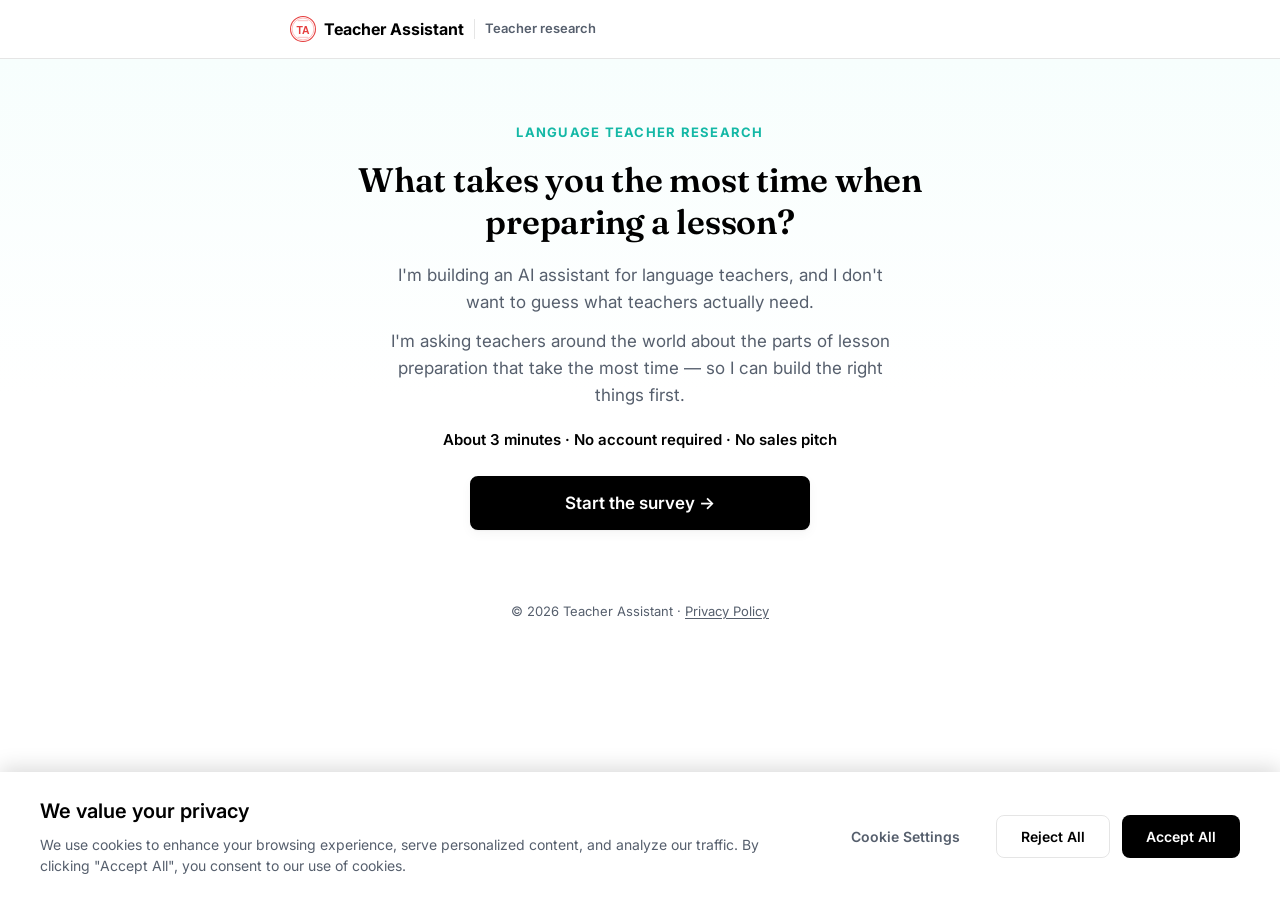
==== research/index.html @ c6620903 "research" ====
<!DOCTYPE html>
<html lang="en">
<head>
    <meta charset="UTF-8">
    <meta name="viewport" content="width=device-width, initial-scale=1.0">
    <title>Help Shape AI Tools for Language Teachers | Teacher Assistant</title>
    <meta name="description" content="Tell us what takes the most time when preparing language lessons. A short 3-minute survey to help shape the future of Teacher Assistant.">
    <meta name="robots" content="noindex, follow">
    <link rel="canonical" href="https://teacher-assistant.center/research/">

    <meta property="og:type" content="website">
    <meta property="og:title" content="Help Shape AI Tools for Language Teachers | Teacher Assistant">
    <meta property="og:description" content="What takes you the most time when preparing a lesson? A short 3-minute survey for language teachers.">

    <link rel="icon" type="image/svg+xml" href="../assets/favicon.svg">
    <link rel="stylesheet" href="../css/styles.css">
    <link rel="stylesheet" href="../css/research.css">
    <link rel="preconnect" href="https://fonts.googleapis.com">
    <link rel="preconnect" href="https://fonts.gstatic.com" crossorigin>
    <link href="https://fonts.googleapis.com/css2?family=Fraunces:opsz,wght@9..144,500;9..144,600;9..144,700&family=Inter:wght@400;500;600;700&display=swap" rel="stylesheet">
</head>
<body>
    <!-- Compact header: logo only, no nav, nothing to click away to -->
    <header class="r-header">
        <div class="r-header-inner">
            <a href="../index.html" class="r-logo" aria-label="Teacher Assistant home">
                <img src="../assets/logo-web.svg" alt="" class="r-logo-icon">
                <span class="r-logo-text">Teacher Assistant</span>
            </a>
            <span class="r-header-tag">Teacher research</span>
        </div>
    </header>

    <!-- Hero -->
    <section class="r-hero" id="rHero">
        <div class="r-hero-inner">
            <p class="r-eyebrow">Language teacher research</p>
            <h1 class="r-hero-title">What takes you the most time when preparing a lesson?</h1>
            <p class="r-hero-text">I'm building an AI assistant for language teachers, and I don't want to guess what teachers actually need.</p>
            <p class="r-hero-text">I'm asking teachers around the world about the parts of lesson preparation that take the most time — so I can build the right things first.</p>
            <p class="r-trust">About 3 minutes · No account required · No sales pitch</p>
            <button type="button" class="btn btn-primary btn-large r-start-btn" id="rStartBtn">Start the survey →</button>
        </div>
    </section>

    <!-- Survey wizard -->
    <section class="r-survey" id="rSurvey">
        <div class="r-survey-inner">
            <div class="r-progress" id="rProgress">
                <p class="r-progress-label" id="rProgressLabel" role="status" aria-live="polite">Question 1 of 8</p>
                <div class="r-progress-track" role="progressbar" id="rProgressBar" aria-valuemin="0" aria-valuemax="8" aria-valuenow="1" aria-label="Survey progress">
                    <div class="r-progress-fill" id="rProgressFill" style="width: 12.5%;"></div>
                </div>
            </div>

            <form id="rForm" novalidate>
                <!-- Honeypot: hidden from real visitors, often auto-filled by bots -->
                <div class="r-honeypot" aria-hidden="true">
                    <label for="rWebsite">Leave this field empty</label>
                    <input type="text" id="rWebsite" name="website" tabindex="-1" autocomplete="off">
                </div>

                <!-- Step 1: Languages -->
                <fieldset class="q-step" data-step="0">
                    <legend class="r-q-title">What do you teach?</legend>
                    <p class="r-q-support">Select all that apply.</p>
                    <div class="r-options">
                        <div class="r-option"><input type="checkbox" name="languages" id="lang-en" value="English"><label for="lang-en"><span class="r-option-check"><svg width="12" height="12" viewBox="0 0 12 12" fill="none"><path d="M2 6l2.5 2.5L10 3" stroke="white" stroke-width="2" stroke-linecap="round" stroke-linejoin="round"/></svg></span>English</label></div>
                        <div class="r-option"><input type="checkbox" name="languages" id="lang-es" value="Spanish"><label for="lang-es"><span class="r-option-check"><svg width="12" height="12" viewBox="0 0 12 12" fill="none"><path d="M2 6l2.5 2.5L10 3" stroke="white" stroke-width="2" stroke-linecap="round" stroke-linejoin="round"/></svg></span>Spanish</label></div>
                        <div class="r-option"><input type="checkbox" name="languages" id="lang-fr" value="French"><label for="lang-fr"><span class="r-option-check"><svg width="12" height="12" viewBox="0 0 12 12" fill="none"><path d="M2 6l2.5 2.5L10 3" stroke="white" stroke-width="2" stroke-linecap="round" stroke-linejoin="round"/></svg></span>French</label></div>
                        <div class="r-option"><input type="checkbox" name="languages" id="lang-de" value="German"><label for="lang-de"><span class="r-option-check"><svg width="12" height="12" viewBox="0 0 12 12" fill="none"><path d="M2 6l2.5 2.5L10 3" stroke="white" stroke-width="2" stroke-linecap="round" stroke-linejoin="round"/></svg></span>German</label></div>
                        <div class="r-option"><input type="checkbox" name="languages" id="lang-it" value="Italian"><label for="lang-it"><span class="r-option-check"><svg width="12" height="12" viewBox="0 0 12 12" fill="none"><path d="M2 6l2.5 2.5L10 3" stroke="white" stroke-width="2" stroke-linecap="round" stroke-linejoin="round"/></svg></span>Italian</label></div>
                        <div class="r-option"><input type="checkbox" name="languages" id="lang-pt" value="Portuguese"><label for="lang-pt"><span class="r-option-check"><svg width="12" height="12" viewBox="0 0 12 12" fill="none"><path d="M2 6l2.5 2.5L10 3" stroke="white" stroke-width="2" stroke-linecap="round" stroke-linejoin="round"/></svg></span>Portuguese</label></div>
                        <div class="r-option"><input type="checkbox" name="languages" id="lang-other" value="Other" data-reveals="rLangOtherField"><label for="lang-other"><span class="r-option-check"><svg width="12" height="12" viewBox="0 0 12 12" fill="none"><path d="M2 6l2.5 2.5L10 3" stroke="white" stroke-width="2" stroke-linecap="round" stroke-linejoin="round"/></svg></span>Other</label></div>
                    </div>
                    <div class="r-other-field" id="rLangOtherField">
                        <label for="rLangOtherInput" class="visually-hidden">Which language?</label>
                        <input type="text" id="rLangOtherInput" placeholder="Which language?" maxlength="80">
                    </div>
                </fieldset>

                <!-- Step 2: Experience -->
                <fieldset class="q-step" data-step="1" hidden>
                    <legend class="r-q-title">How long have you been teaching?</legend>
                    <div class="r-options">
                        <div class="r-option"><input type="radio" name="experience" id="exp-1" value="Less than 1 year"><label for="exp-1"><span class="r-option-check"><svg width="12" height="12" viewBox="0 0 12 12" fill="none"><path d="M2 6l2.5 2.5L10 3" stroke="white" stroke-width="2" stroke-linecap="round" stroke-linejoin="round"/></svg></span>Less than 1 year</label></div>
                        <div class="r-option"><input type="radio" name="experience" id="exp-2" value="1–3 years"><label for="exp-2"><span class="r-option-check"><svg width="12" height="12" viewBox="0 0 12 12" fill="none"><path d="M2 6l2.5 2.5L10 3" stroke="white" stroke-width="2" stroke-linecap="round" stroke-linejoin="round"/></svg></span>1–3 years</label></div>
                        <div class="r-option"><input type="radio" name="experience" id="exp-3" value="4–10 years"><label for="exp-3"><span class="r-option-check"><svg width="12" height="12" viewBox="0 0 12 12" fill="none"><path d="M2 6l2.5 2.5L10 3" stroke="white" stroke-width="2" stroke-linecap="round" stroke-linejoin="round"/></svg></span>4–10 years</label></div>
                        <div class="r-option"><input type="radio" name="experience" id="exp-4" value="10+ years"><label for="exp-4"><span class="r-option-check"><svg width="12" height="12" viewBox="0 0 12 12" fill="none"><path d="M2 6l2.5 2.5L10 3" stroke="white" stroke-width="2" stroke-linecap="round" stroke-linejoin="round"/></svg></span>10+ years</label></div>
                    </div>
                </fieldset>

                <!-- Step 3: Biggest time cost -->
                <fieldset class="q-step" data-step="2" hidden>
                    <legend class="r-q-title">Think about the last lesson you prepared. What took you the most time?</legend>
                    <p class="r-q-support">Select all that apply — but if one thing stands out, that's the most useful answer.</p>
                    <div class="r-options">
                        <div class="r-option"><input type="checkbox" name="timeCost" id="tc-1" value="Finding lesson ideas"><label for="tc-1"><span class="r-option-check"><svg width="12" height="12" viewBox="0 0 12 12" fill="none"><path d="M2 6l2.5 2.5L10 3" stroke="white" stroke-width="2" stroke-linecap="round" stroke-linejoin="round"/></svg></span>Finding lesson ideas</label></div>
                        <div class="r-option"><input type="checkbox" name="timeCost" id="tc-2" value="Finding suitable examples or materials"><label for="tc-2"><span class="r-option-check"><svg width="12" height="12" viewBox="0 0 12 12" fill="none"><path d="M2 6l2.5 2.5L10 3" stroke="white" stroke-width="2" stroke-linecap="round" stroke-linejoin="round"/></svg></span>Finding suitable examples or materials</label></div>
                        <div class="r-option"><input type="checkbox" name="timeCost" id="tc-3" value="Creating slides / presentations"><label for="tc-3"><span class="r-option-check"><svg width="12" height="12" viewBox="0 0 12 12" fill="none"><path d="M2 6l2.5 2.5L10 3" stroke="white" stroke-width="2" stroke-linecap="round" stroke-linejoin="round"/></svg></span>Creating slides / presentations</label></div>
                        <div class="r-option"><input type="checkbox" name="timeCost" id="tc-4" value="Creating exercises"><label for="tc-4"><span class="r-option-check"><svg width="12" height="12" viewBox="0 0 12 12" fill="none"><path d="M2 6l2.5 2.5L10 3" stroke="white" stroke-width="2" stroke-linecap="round" stroke-linejoin="round"/></svg></span>Creating exercises</label></div>
                        <div class="r-option"><input type="checkbox" name="timeCost" id="tc-5" value="Preparing vocabulary activities"><label for="tc-5"><span class="r-option-check"><svg width="12" height="12" viewBox="0 0 12 12" fill="none"><path d="M2 6l2.5 2.5L10 3" stroke="white" stroke-width="2" stroke-linecap="round" stroke-linejoin="round"/></svg></span>Preparing vocabulary activities</label></div>
                        <div class="r-option"><input type="checkbox" name="timeCost" id="tc-6" value="Preparing grammar activities"><label for="tc-6"><span class="r-option-check"><svg width="12" height="12" viewBox="0 0 12 12" fill="none"><path d="M2 6l2.5 2.5L10 3" stroke="white" stroke-width="2" stroke-linecap="round" stroke-linejoin="round"/></svg></span>Preparing grammar activities</label></div>
                        <div class="r-option"><input type="checkbox" name="timeCost" id="tc-7" value="Preparing speaking activities"><label for="tc-7"><span class="r-option-check"><svg width="12" height="12" viewBox="0 0 12 12" fill="none"><path d="M2 6l2.5 2.5L10 3" stroke="white" stroke-width="2" stroke-linecap="round" stroke-linejoin="round"/></svg></span>Preparing speaking activities</label></div>
                        <div class="r-option"><input type="checkbox" name="timeCost" id="tc-8" value="Preparing reading activities"><label for="tc-8"><span class="r-option-check"><svg width="12" height="12" viewBox="0 0 12 12" fill="none"><path d="M2 6l2.5 2.5L10 3" stroke="white" stroke-width="2" stroke-linecap="round" stroke-linejoin="round"/></svg></span>Preparing reading activities</label></div>
                        <div class="r-option"><input type="checkbox" name="timeCost" id="tc-9" value="Preparing listening activities"><label for="tc-9"><span class="r-option-check"><svg width="12" height="12" viewBox="0 0 12 12" fill="none"><path d="M2 6l2.5 2.5L10 3" stroke="white" stroke-width="2" stroke-linecap="round" stroke-linejoin="round"/></svg></span>Preparing listening activities</label></div>
                        <div class="r-option"><input type="checkbox" name="timeCost" id="tc-10" value="Adapting materials to students' level"><label for="tc-10"><span class="r-option-check"><svg width="12" height="12" viewBox="0 0 12 12" fill="none"><path d="M2 6l2.5 2.5L10 3" stroke="white" stroke-width="2" stroke-linecap="round" stroke-linejoin="round"/></svg></span>Adapting materials to students' level</label></div>
                        <div class="r-option"><input type="checkbox" name="timeCost" id="tc-11" value="Finding images or other media"><label for="tc-11"><span class="r-option-check"><svg width="12" height="12" viewBox="0 0 12 12" fill="none"><path d="M2 6l2.5 2.5L10 3" stroke="white" stroke-width="2" stroke-linecap="round" stroke-linejoin="round"/></svg></span>Finding images or other media</label></div>
                        <div class="r-option"><input type="checkbox" name="timeCost" id="tc-12" value="Formatting / organizing materials"><label for="tc-12"><span class="r-option-check"><svg width="12" height="12" viewBox="0 0 12 12" fill="none"><path d="M2 6l2.5 2.5L10 3" stroke="white" stroke-width="2" stroke-linecap="round" stroke-linejoin="round"/></svg></span>Formatting / organizing materials</label></div>
                        <div class="r-option"><input type="checkbox" name="timeCost" id="tc-13" value="Something else" data-reveals="rTimeCostOtherField"><label for="tc-13"><span class="r-option-check"><svg width="12" height="12" viewBox="0 0 12 12" fill="none"><path d="M2 6l2.5 2.5L10 3" stroke="white" stroke-width="2" stroke-linecap="round" stroke-linejoin="round"/></svg></span>Something else</label></div>
                    </div>
                    <div class="r-other-field" id="rTimeCostOtherField">
                        <label for="rTimeCostOtherInput" class="visually-hidden">What was it?</label>
                        <input type="text" id="rTimeCostOtherInput" placeholder="What was it?" maxlength="120">
                    </div>
                </fieldset>

                <!-- Step 4: Tell me more (optional) -->
                <div class="q-step" data-step="3" hidden>
                    <span class="r-q-optional-tag">Optional</span>
                    <h2 class="r-q-title">Tell me a little more about that.</h2>
                    <p class="r-q-support">What did you actually have to do?</p>
                    <label for="rMoreDetail" class="visually-hidden">Tell me a little more</label>
                    <textarea class="r-textarea" id="rMoreDetail" maxlength="600" placeholder="For example: &quot;I spent about 30 minutes finding a suitable reading text and then another 20 minutes adapting it for my B1 students.&quot;"></textarea>
                </div>

                <!-- Step 5: Frequency -->
                <fieldset class="q-step" data-step="4" hidden>
                    <legend class="r-q-title">How often does this kind of work happen?</legend>
                    <div class="r-options">
                        <div class="r-option"><input type="radio" name="frequency" id="freq-1" value="Almost every lesson"><label for="freq-1"><span class="r-option-check"><svg width="12" height="12" viewBox="0 0 12 12" fill="none"><path d="M2 6l2.5 2.5L10 3" stroke="white" stroke-width="2" stroke-linecap="round" stroke-linejoin="round"/></svg></span>Almost every lesson</label></div>
                        <div class="r-option"><input type="radio" name="frequency" id="freq-2" value="Several times a week"><label for="freq-2"><span class="r-option-check"><svg width="12" height="12" viewBox="0 0 12 12" fill="none"><path d="M2 6l2.5 2.5L10 3" stroke="white" stroke-width="2" stroke-linecap="round" stroke-linejoin="round"/></svg></span>Several times a week</label></div>
                        <div class="r-option"><input type="radio" name="frequency" id="freq-3" value="About once a week"><label for="freq-3"><span class="r-option-check"><svg width="12" height="12" viewBox="0 0 12 12" fill="none"><path d="M2 6l2.5 2.5L10 3" stroke="white" stroke-width="2" stroke-linecap="round" stroke-linejoin="round"/></svg></span>About once a week</label></div>
                        <div class="r-option"><input type="radio" name="frequency" id="freq-4" value="A few times a month"><label for="freq-4"><span class="r-option-check"><svg width="12" height="12" viewBox="0 0 12 12" fill="none"><path d="M2 6l2.5 2.5L10 3" stroke="white" stroke-width="2" stroke-linecap="round" stroke-linejoin="round"/></svg></span>A few times a month</label></div>
                        <div class="r-option"><input type="radio" name="frequency" id="freq-5" value="Rarely"><label for="freq-5"><span class="r-option-check"><svg width="12" height="12" viewBox="0 0 12 12" fill="none"><path d="M2 6l2.5 2.5L10 3" stroke="white" stroke-width="2" stroke-linecap="round" stroke-linejoin="round"/></svg></span>Rarely</label></div>
                    </div>
                </fieldset>

                <!-- Step 6: Prep time -->
                <fieldset class="q-step" data-step="5" hidden>
                    <legend class="r-q-title">Roughly how long does it take you to prepare a typical lesson?</legend>
                    <div class="r-options">
                        <div class="r-option"><input type="radio" name="prepTime" id="prep-1" value="Less than 15 minutes"><label for="prep-1"><span class="r-option-check"><svg width="12" height="12" viewBox="0 0 12 12" fill="none"><path d="M2 6l2.5 2.5L10 3" stroke="white" stroke-width="2" stroke-linecap="round" stroke-linejoin="round"/></svg></span>Less than 15 minutes</label></div>
                        <div class="r-option"><input type="radio" name="prepTime" id="prep-2" value="15–30 minutes"><label for="prep-2"><span class="r-option-check"><svg width="12" height="12" viewBox="0 0 12 12" fill="none"><path d="M2 6l2.5 2.5L10 3" stroke="white" stroke-width="2" stroke-linecap="round" stroke-linejoin="round"/></svg></span>15–30 minutes</label></div>
                        <div class="r-option"><input type="radio" name="prepTime" id="prep-3" value="30–60 minutes"><label for="prep-3"><span class="r-option-check"><svg width="12" height="12" viewBox="0 0 12 12" fill="none"><path d="M2 6l2.5 2.5L10 3" stroke="white" stroke-width="2" stroke-linecap="round" stroke-linejoin="round"/></svg></span>30–60 minutes</label></div>
                        <div class="r-option"><input type="radio" name="prepTime" id="prep-4" value="1–2 hours"><label for="prep-4"><span class="r-option-check"><svg width="12" height="12" viewBox="0 0 12 12" fill="none"><path d="M2 6l2.5 2.5L10 3" stroke="white" stroke-width="2" stroke-linecap="round" stroke-linejoin="round"/></svg></span>1–2 hours</label></div>
                        <div class="r-option"><input type="radio" name="prepTime" id="prep-5" value="More than 2 hours"><label for="prep-5"><span class="r-option-check"><svg width="12" height="12" viewBox="0 0 12 12" fill="none"><path d="M2 6l2.5 2.5L10 3" stroke="white" stroke-width="2" stroke-linecap="round" stroke-linejoin="round"/></svg></span>More than 2 hours</label></div>
                    </div>
                </fieldset>

                <!-- Step 7: Current tools -->
                <fieldset class="q-step" data-step="6" hidden>
                    <legend class="r-q-title">What do you currently use to help prepare lessons?</legend>
                    <p class="r-q-support">Select all that apply.</p>
                    <div class="r-options">
                        <div class="r-option"><input type="checkbox" name="tools" id="tool-1" value="ChatGPT"><label for="tool-1"><span class="r-option-check"><svg width="12" height="12" viewBox="0 0 12 12" fill="none"><path d="M2 6l2.5 2.5L10 3" stroke="white" stroke-width="2" stroke-linecap="round" stroke-linejoin="round"/></svg></span>ChatGPT</label></div>
                        <div class="r-option"><input type="checkbox" name="tools" id="tool-2" value="Google Gemini"><label for="tool-2"><span class="r-option-check"><svg width="12" height="12" viewBox="0 0 12 12" fill="none"><path d="M2 6l2.5 2.5L10 3" stroke="white" stroke-width="2" stroke-linecap="round" stroke-linejoin="round"/></svg></span>Google Gemini</label></div>
                        <div class="r-option"><input type="checkbox" name="tools" id="tool-3" value="Claude"><label for="tool-3"><span class="r-option-check"><svg width="12" height="12" viewBox="0 0 12 12" fill="none"><path d="M2 6l2.5 2.5L10 3" stroke="white" stroke-width="2" stroke-linecap="round" stroke-linejoin="round"/></svg></span>Claude</label></div>
                        <div class="r-option"><input type="checkbox" name="tools" id="tool-4" value="Canva"><label for="tool-4"><span class="r-option-check"><svg width="12" height="12" viewBox="0 0 12 12" fill="none"><path d="M2 6l2.5 2.5L10 3" stroke="white" stroke-width="2" stroke-linecap="round" stroke-linejoin="round"/></svg></span>Canva</label></div>
                        <div class="r-option"><input type="checkbox" name="tools" id="tool-5" value="PowerPoint / PowerPoint templates"><label for="tool-5"><span class="r-option-check"><svg width="12" height="12" viewBox="0 0 12 12" fill="none"><path d="M2 6l2.5 2.5L10 3" stroke="white" stroke-width="2" stroke-linecap="round" stroke-linejoin="round"/></svg></span>PowerPoint / PowerPoint templates</label></div>
                        <div class="r-option"><input type="checkbox" name="tools" id="tool-6" value="Textbook or publisher materials"><label for="tool-6"><span class="r-option-check"><svg width="12" height="12" viewBox="0 0 12 12" fill="none"><path d="M2 6l2.5 2.5L10 3" stroke="white" stroke-width="2" stroke-linecap="round" stroke-linejoin="round"/></svg></span>Textbook or publisher materials</label></div>
                        <div class="r-option"><input type="checkbox" name="tools" id="tool-7" value="Online teacher resources"><label for="tool-7"><span class="r-option-check"><svg width="12" height="12" viewBox="0 0 12 12" fill="none"><path d="M2 6l2.5 2.5L10 3" stroke="white" stroke-width="2" stroke-linecap="round" stroke-linejoin="round"/></svg></span>Online teacher resources</label></div>
                        <div class="r-option"><input type="checkbox" name="tools" id="tool-8" value="Other AI tools"><label for="tool-8"><span class="r-option-check"><svg width="12" height="12" viewBox="0 0 12 12" fill="none"><path d="M2 6l2.5 2.5L10 3" stroke="white" stroke-width="2" stroke-linecap="round" stroke-linejoin="round"/></svg></span>Other AI tools</label></div>
                        <div class="r-option"><input type="checkbox" name="tools" id="tool-9" value="I don't use any tools"><label for="tool-9"><span class="r-option-check"><svg width="12" height="12" viewBox="0 0 12 12" fill="none"><path d="M2 6l2.5 2.5L10 3" stroke="white" stroke-width="2" stroke-linecap="round" stroke-linejoin="round"/></svg></span>I don't use any tools</label></div>
                        <div class="r-option"><input type="checkbox" name="tools" id="tool-10" value="Other"><label for="tool-10"><span class="r-option-check"><svg width="12" height="12" viewBox="0 0 12 12" fill="none"><path d="M2 6l2.5 2.5L10 3" stroke="white" stroke-width="2" stroke-linecap="round" stroke-linejoin="round"/></svg></span>Other</label></div>
                    </div>
                </fieldset>

                <!-- Step 8: Dream feature (optional) -->
                <div class="q-step" data-step="7" hidden>
                    <span class="r-q-optional-tag">Optional</span>
                    <h2 class="r-q-title">If an AI assistant could save you 30 minutes every time you prepared a lesson, what would you want it to do?</h2>
                    <p class="r-q-support">Don't worry about whether it's technically possible. Just tell us what would save you the most time.</p>
                    <label for="rDreamFeature" class="visually-hidden">What would you want it to do?</label>
                    <textarea class="r-textarea" id="rDreamFeature" maxlength="600" placeholder="Tell us what would help most..."></textarea>
                </div>

                <!-- Step 9: Interest (optional, bonus — not part of the numbered progress) -->
                <fieldset class="q-step" data-step="8" hidden>
                    <p class="r-bonus-label">Almost done</p>
                    <legend class="r-q-title">Would you be interested in trying a tool based on what teachers tell me?</legend>
                    <div class="r-options">
                        <div class="r-option"><input type="radio" name="interest" id="int-yes" value="Yes"><label for="int-yes"><span class="r-option-check"><svg width="12" height="12" viewBox="0 0 12 12" fill="none"><path d="M2 6l2.5 2.5L10 3" stroke="white" stroke-width="2" stroke-linecap="round" stroke-linejoin="round"/></svg></span>Yes</label></div>
                        <div class="r-option"><input type="radio" name="interest" id="int-maybe" value="Maybe"><label for="int-maybe"><span class="r-option-check"><svg width="12" height="12" viewBox="0 0 12 12" fill="none"><path d="M2 6l2.5 2.5L10 3" stroke="white" stroke-width="2" stroke-linecap="round" stroke-linejoin="round"/></svg></span>Maybe</label></div>
                        <div class="r-option"><input type="radio" name="interest" id="int-not" value="Not right now"><label for="int-not"><span class="r-option-check"><svg width="12" height="12" viewBox="0 0 12 12" fill="none"><path d="M2 6l2.5 2.5L10 3" stroke="white" stroke-width="2" stroke-linecap="round" stroke-linejoin="round"/></svg></span>Not right now</label></div>
                    </div>
                </fieldset>

                <!-- Step 10: Email (optional, only shown if interest === Yes) -->
                <div class="q-step" data-step="9" hidden>
                    <p class="r-bonus-label">Almost done</p>
                    <h2 class="r-q-title">Want to hear what I build?</h2>
                    <p class="r-q-support">If you'd like, leave your email and I'll let you know when the next version is ready.</p>
                    <label for="rEmail" class="visually-hidden">Your email (optional)</label>
                    <input type="email" class="r-email-input" id="rEmail" placeholder="Your email (optional)" autocomplete="email">
                </div>

                <div class="r-nav">
                    <button type="button" class="r-back-btn" id="rBackBtn" hidden>← Back</button>
                    <button type="button" class="btn btn-primary r-continue-btn" id="rContinueBtn">Continue →</button>
                </div>
                <p class="r-inline-error" id="rInlineError" role="alert" hidden></p>
                <p class="r-privacy-note">Your answers are used to understand language teachers' needs and improve Teacher Assistant. Your email is optional. <a href="../privacy-policy.html">Privacy Policy</a></p>
            </form>
        </div>
    </section>

    <!-- Thank-you screen (hidden until submission) -->
    <section class="r-thanks" id="rThanks" hidden>
        <div class="r-thanks-inner">
            <div class="r-thanks-icon">
                <svg width="56" height="56" viewBox="0 0 56 56" fill="none">
                    <circle cx="28" cy="28" r="28" fill="#2DD4BF" fill-opacity="0.15"/>
                    <circle cx="28" cy="28" r="19" fill="#2DD4BF"/>
                    <path d="M19 28.5L25 34.5L37 21" stroke="white" stroke-width="3" stroke-linecap="round" stroke-linejoin="round"/>
                </svg>
            </div>
            <h1 class="r-thanks-title">Thank you — this is genuinely useful.</h1>
            <p class="r-thanks-text">Your answers will help me decide what to build next for language teachers.</p>
            <div class="r-thanks-product">
                <h2 class="r-thanks-product-title">Want to see what I'm building?</h2>
                <p class="r-thanks-product-desc">Teacher Assistant is an AI-powered lesson-planning tool designed to help language teachers spend less time on repetitive preparation.</p>
                <a href="../index.html" class="btn btn-primary" id="rProductLink">See Teacher Assistant →</a>
            </div>
        </div>
    </section>

    <footer class="r-footer">
        <p class="r-footer-text">© <span id="rYear"></span> Teacher Assistant · <a href="../privacy-policy.html">Privacy Policy</a></p>
    </footer>

    <!-- Cookie Consent Banner (required so main.js's consent-gated analytics can run) -->
    <div class="cookie-banner" id="cookieBanner">
        <div class="cookie-content">
            <div class="cookie-text">
                <h3 class="cookie-title">We value your privacy</h3>
                <p class="cookie-description">We use cookies to enhance your browsing experience, serve personalized content, and analyze our traffic. By clicking "Accept All", you consent to our use of cookies.</p>
            </div>
            <div class="cookie-actions">
                <button class="cookie-btn cookie-btn-settings" id="cookieSettings">Cookie Settings</button>
                <button class="cookie-btn cookie-btn-reject" id="cookieReject">Reject All</button>
                <button class="cookie-btn cookie-btn-accept" id="cookieAccept">Accept All</button>
            </div>
        </div>
    </div>

    <!-- Cookie Settings Modal -->
    <div class="cookie-modal" id="cookieModal">
        <div class="cookie-modal-content">
            <div class="cookie-modal-header">
                <h3>Cookie Settings</h3>
                <button class="cookie-modal-close" id="cookieModalClose">&times;</button>
            </div>
            <div class="cookie-modal-body">
                <div class="cookie-option">
                    <div class="cookie-option-info">
                        <h4>Essential Cookies</h4>
                        <p>These cookies are necessary for the website to function and cannot be switched off.</p>
                    </div>
                    <label class="cookie-toggle">
                        <input type="checkbox" checked disabled>
                        <span class="cookie-toggle-slider always-on"></span>
                    </label>
                </div>
                <div class="cookie-option">
                    <div class="cookie-option-info">
                        <h4>Analytics Cookies</h4>
                        <p>These cookies help us understand how visitors interact with our website.</p>
                    </div>
                    <label class="cookie-toggle">
                        <input type="checkbox" id="analyticsCookies">
                        <span class="cookie-toggle-slider"></span>
                    </label>
                </div>
                <div class="cookie-option">
                    <div class="cookie-option-info">
                        <h4>Marketing Cookies</h4>
                        <p>These cookies are used to deliver personalized advertisements.</p>
                    </div>
                    <label class="cookie-toggle">
                        <input type="checkbox" id="marketingCookies">
                        <span class="cookie-toggle-slider"></span>
                    </label>
                </div>
            </div>
            <div class="cookie-modal-footer">
                <button class="cookie-btn cookie-btn-reject" id="cookieModalReject">Reject All</button>
                <button class="cookie-btn cookie-btn-accept" id="cookieModalSave">Save Preferences</button>
            </div>
        </div>
    </div>

    <script src="../js/main.js"></script>
    <script src="../js/research.js"></script>
</body>
</html>
---- css/styles.css ----
/* ================================
   CSS Variables & Reset
   ================================ */
:root {
    /* Colors */
    --color-black: #000000;
    --color-white: #ffffff;
    --color-gray: #565f6d;
    --color-gray-light: #f5f5f5;
    --color-border: rgba(0, 0, 0, 0.1);

    /* Accent */
    --color-accent: #2DD4BF;
    --color-accent-dark: #14b8a6;
    --color-accent-tint: rgba(45, 212, 191, 0.12);

    /* Radius scale */
    --radius-sm: 10px;
    --radius-md: 16px;
    --radius-lg: 24px;

    /* Shadow scale */
    --shadow-sm: 0 1px 2px rgba(0, 0, 0, 0.04), 0 4px 12px rgba(0, 0, 0, 0.04);
    --shadow-md: 0 8px 24px rgba(0, 0, 0, 0.08);
    --shadow-lg: 0 24px 60px rgba(0, 0, 0, 0.12);

    /* Typography */
    --font-family: 'Inter', -apple-system, BlinkMacSystemFont, 'Segoe UI', Roboto, sans-serif;
    --font-display: 'Fraunces', Georgia, 'Times New Roman', serif;

    /* Spacing */
    --header-height: 81px;
    --container-padding: 24px;

    /* Transitions */
    --transition-fast: 150ms ease;
    --transition-normal: 250ms ease;
}

/* Reset */
*, *::before, *::after {
    margin: 0;
    padding: 0;
    box-sizing: border-box;
}

html {
    font-size: 16px;
    scroll-behavior: smooth;
    -webkit-font-smoothing: antialiased;
    -moz-osx-font-smoothing: grayscale;
}

@media (prefers-reduced-motion: reduce) {
    html {
        scroll-behavior: auto;
    }
}

body {
    font-family: var(--font-family);
    font-size: 1rem;
    line-height: 1.5;
    color: var(--color-black);
    background-color: var(--color-white);
}

a {
    text-decoration: none;
    color: inherit;
}

ul {
    list-style: none;
}

button {
    font-family: inherit;
    cursor: pointer;
    border: none;
    background: none;
}

img {
    max-width: 100%;
    height: auto;
    display: block;
}

/* ================================
   Header
   ================================ */
.header {
    position: fixed;
    top: 0;
    left: 0;
    right: 0;
    height: var(--header-height);
    background-color: var(--color-white);
    z-index: 1000;
    border-bottom: 1px solid var(--color-border);
    transition: box-shadow var(--transition-normal), border-color var(--transition-normal);
}

.header.is-scrolled {
    border-bottom-color: transparent;
    box-shadow: var(--shadow-sm);
}

.header-container {
    display: flex;
    align-items: center;
    justify-content: space-between;
    height: 100%;
    max-width: 1440px;
    margin: 0 auto;
    padding: 0 var(--container-padding);
}

/* Logo */
.logo {
    display: flex;
    align-items: center;
    flex-shrink: 0;
}

.logo-text {
    font-size: 1.25rem;
    font-weight: 700;
    color: var(--color-black);
}

.logo-icon {
    height: 36px;
    width: auto;
    margin-right: 10px;
}

/* Navigation */
.main-nav {
    display: none;
    margin-left: 40px;
}

.nav-list {
    display: flex;
    align-items: center;
    gap: 8px;
}

.nav-item {
    position: relative;
}

.nav-link {
    display: flex;
    align-items: center;
    gap: 4px;
    padding: 8px 12px;
    font-size: 1rem;
    font-weight: 500;
    color: var(--color-black);
    border-radius: 6px;
    transition: background-color var(--transition-fast);
}

.nav-link:hover {
    background-color: var(--color-gray-light);
}

.chevron {
    width: 12px;
    height: 12px;
    transition: transform var(--transition-fast);
}

.nav-link:hover .chevron {
    transform: rotate(180deg);
}

/* Header Actions */
.header-actions {
    display: flex;
    align-items: center;
    gap: 12px;
}

.login-link {
    padding: 8px 16px;
    font-size: 1rem;
    font-weight: 500;
    color: var(--color-black);
    border-radius: 6px;
    transition: background-color var(--transition-fast);
}

.login-link:hover {
    background-color: var(--color-gray-light);
}

/* Buttons */
.btn {
    display: inline-flex;
    align-items: center;
    justify-content: center;
    padding: 10px 20px;
    font-size: 1rem;
    font-weight: 600;
    border-radius: 8px;
    transition: all var(--transition-fast);
    white-space: nowrap;
}

.btn-outline {
    background-color: var(--color-white);
    color: var(--color-black);
    border: 2px solid var(--color-black);
}

.btn-outline:hover {
    background-color: var(--color-black);
    color: var(--color-white);
}

.btn-primary {
    background-color: var(--color-black);
    color: var(--color-white);
    border: 2px solid var(--color-black);
    box-shadow: var(--shadow-sm);
    transition: all var(--transition-fast);
}

.btn-primary:hover {
    background-color: #333;
    border-color: #333;
    transform: translateY(-2px);
    box-shadow: var(--shadow-md);
}

.btn-primary:active {
    transform: translateY(0);
    box-shadow: var(--shadow-sm);
}

.btn-large {
    padding: 15px 28px;
    font-size: 1.0625rem;
}

.btn-text {
    padding: 10px 4px;
    color: var(--color-black);
    font-weight: 600;
    border-bottom: 2px solid transparent;
}

.btn-text:hover {
    border-bottom-color: var(--color-black);
}

/* Mobile Menu Button */
.mobile-menu-btn {
    display: flex;
    flex-direction: column;
    justify-content: center;
    gap: 5px;
    width: 40px;
    height: 40px;
    padding: 8px;
}

.mobile-menu-btn span {
    display: block;
    width: 100%;
    height: 2px;
    background-color: var(--color-black);
    border-radius: 1px;
    transition: all var(--transition-fast);
}

.mobile-menu-btn.active span:nth-child(1) {
    transform: translateY(7px) rotate(45deg);
}

.mobile-menu-btn.active span:nth-child(2) {
    opacity: 0;
}

.mobile-menu-btn.active span:nth-child(3) {
    transform: translateY(-7px) rotate(-45deg);
}

/* Mobile nav panel */
.mobile-nav {
    display: none;
    flex-direction: column;
    background-color: var(--color-white);
    border-bottom: 1px solid var(--color-border);
    padding: 8px 24px 20px;
}

.mobile-nav.active {
    display: flex;
}

.mobile-nav-link {
    padding: 14px 0;
    font-size: 1.0625rem;
    font-weight: 500;
    color: var(--color-black);
    border-bottom: 1px solid var(--color-border);
}

.mobile-nav-cta {
    margin-top: 16px;
    justify-content: center;
}

/* ================================
   Hero Section
   ================================ */
.hero {
    position: relative;
    padding: calc(var(--header-height) + 56px) 24px 80px;
    background: linear-gradient(180deg, #f7fefd 0%, #ffffff 55%);
    overflow: hidden;
}

.hero-container {
    max-width: 1280px;
    margin: 0 auto;
    display: grid;
    grid-template-columns: 1fr;
    gap: 56px;
    align-items: center;
}

.hero-content {
    max-width: 640px;
}

.hero-eyebrow {
    font-size: 0.875rem;
    font-weight: 600;
    color: var(--color-accent-dark);
    text-transform: uppercase;
    letter-spacing: 0.5px;
    margin-bottom: 18px;
}

.hero-title-main {
    font-family: var(--font-display);
    font-size: 2.75rem;
    font-weight: 600;
    line-height: 1.1;
    color: var(--color-black);
    margin-bottom: 22px;
    letter-spacing: -0.5px;
}

.hero-highlight {
    color: var(--color-accent-dark);
}

.hero-subtitle {
    font-size: 1.125rem;
    line-height: 1.6;
    color: var(--color-gray);
    margin-bottom: 32px;
    max-width: 540px;
}

.hero-cta-row {
    display: flex;
    align-items: center;
    flex-wrap: wrap;
    gap: 24px;
    margin-bottom: 24px;
}

.hero-reassurance {
    font-size: 0.875rem;
    font-weight: 500;
    color: var(--color-gray);
    display: flex;
    gap: 8px;
    flex-wrap: wrap;
}

.hero-reassurance-dot {
    color: var(--color-border);
}

/* Hero product photo (links out to the AppSource listing) */
.hero-visual {
    display: flex;
    justify-content: center;
}

.hero-photo {
    position: relative;
    display: block;
    width: 100%;
    max-width: 480px;
    border-radius: var(--radius-md);
    overflow: hidden;
    box-shadow: var(--shadow-lg);
    text-decoration: none;
    transition: transform 0.25s ease, box-shadow 0.25s ease;
}

.hero-photo:hover,
.hero-photo:focus-visible {
    transform: translateY(-4px);
    box-shadow: var(--shadow-lg), 0 30px 60px rgba(0, 0, 0, 0.14);
}

.hero-photo img {
    display: block;
    width: 100%;
    aspect-ratio: 3 / 2;
    object-fit: cover;
}

.hero-photo::after {
    content: "";
    position: absolute;
    inset: 0;
    background: linear-gradient(to top, rgba(0, 0, 0, 0.55) 0%, rgba(0, 0, 0, 0) 40%);
    pointer-events: none;
}

.hero-photo-badge {
    position: absolute;
    left: 16px;
    right: 16px;
    bottom: 16px;
    display: flex;
    align-items: center;
    gap: 10px;
    padding: 12px 16px;
    border-radius: 12px;
    background: rgba(255, 255, 255, 0.96);
    box-shadow: var(--shadow-md);
    font-size: 0.875rem;
    font-weight: 600;
    color: var(--color-black);
}

.hero-photo-badge svg {
    flex-shrink: 0;
    color: var(--color-accent-dark);
}

.hero-photo-badge-arrow {
    margin-left: auto;
    color: var(--color-gray);
}


/* ================================
   Feature Video Section
   ================================ */
.feature-video-section {
    padding: 100px 24px;
    background-color: var(--color-white);
}

.feature-video-container {
    max-width: 1200px;
    margin: 0 auto;
    text-align: center;
}

.feature-video-title {
    font-size: 2.5rem;
    font-weight: 500;
    line-height: 1.2;
    margin-bottom: 60px;
    color: var(--color-black);
}

/* Video Player */
.video-wrapper {
    margin-bottom: 40px;
}

.video-player {
    position: relative;
    width: 100%;
    max-width: 1000px;
    margin: 0 auto;
    border-radius: 16px;
    overflow: hidden;
    background-color: #1a1a1a;
    height: 70vh;
}

.video-placeholder {
    position: absolute;
    top: 0;
    left: 0;
    width: 100%;
    height: 100%;
    display: flex;
    align-items: center;
    justify-content: center;
    background: linear-gradient(135deg, #667eea 0%, #764ba2 100%);
    cursor: pointer;
    z-index: 2;
}

.video-placeholder:hover .play-icon {
    transform: scale(1.1);
}

.play-icon {
    transition: transform var(--transition-normal);
}

#hero, #proof, #problem, #how-it-works, #features, #before-after, #showcase, #benefits, #early-access, #faq {
    scroll-margin-top: var(--header-height);
}

#vimeo-player {
    position: absolute;
    top: 0;
    left: 0;
    width: 100%;
    height: 100%;
}

/* Feature Tabs */
.feature-tabs {
    display: flex;
    align-items: center;
    justify-content: center;
    gap: 8px;
    flex-wrap: wrap;
}

.feature-tab {
    display: inline-flex;
    align-items: center;
    gap: 8px;
    padding: 12px 20px;
    font-size: 1rem;
    font-weight: 500;
    color: var(--color-black);
    background-color: transparent;
    border: none;
    border-radius: 100px;
    cursor: pointer;
    transition: all var(--transition-fast);
}

.feature-tab:hover {
    background-color: var(--color-gray-light);
}

.feature-tab.active {
    background-color: var(--color-black);
    color: var(--color-white);
}

.tab-icon {
    display: flex;
    align-items: center;
    justify-content: center;
    width: 20px;
    height: 20px;
}

.tab-icon svg {
    width: 18px;
    height: 18px;
}

/* ================================
   Stats Section
   ================================ */
.stats-section {
    padding: 60px 24px;
    background-color: var(--color-black);
}

.stats-container {
    max-width: 1000px;
    margin: 0 auto;
    display: flex;
    align-items: center;
    justify-content: space-between;
}

.stat-item {
    text-align: center;
    flex: 1;
}

.stat-number {
    display: block;
    font-size: 2.5rem;
    font-weight: 700;
    color: var(--color-white);
    margin-bottom: 8px;
}

.stat-label {
    font-size: 1rem;
    color: var(--color-gray);
}

.stat-divider {
    width: 1px;
    height: 60px;
    background-color: rgba(255, 255, 255, 0.2);
}

/* ================================
   Systems Section
   ================================ */
.systems-section {
    min-height: 100vh;
    padding: 100px 24px;
    background-color: var(--color-gray-light);
    display: flex;
    align-items: center;
}

.systems-container {
    max-width: 1200px;
    margin: 0 auto;
}

.systems-title {
    font-size: 2.5rem;
    font-weight: 500;
    line-height: 1.2;
    text-align: center;
    margin-bottom: 60px;
    color: var(--color-black);
}

.systems-cards {
    display: flex;
    gap: 24px;
    justify-content: center;
}

.system-card {
    flex: 1;
    max-width: 380px;
    background-color: var(--color-white);
    border: 1px solid var(--color-border);
    border-radius: var(--radius-md);
    box-shadow: var(--shadow-sm);
    padding: 32px;
    text-align: center;
    transition: transform var(--transition-normal), box-shadow var(--transition-normal), border-color var(--transition-normal);
}

.system-card:hover {
    transform: translateY(-4px);
    box-shadow: var(--shadow-md);
    border-color: var(--color-accent);
}

.system-card-icon {
    display: inline-flex;
    align-items: center;
    justify-content: center;
    width: 64px;
    height: 64px;
    margin-bottom: 24px;
    border-radius: var(--radius-sm);
    background-color: var(--color-accent-tint);
    color: var(--color-accent-dark);
}

.system-card-icon svg {
    width: 32px;
    height: 32px;
}

.system-card-title {
    font-size: 1.25rem;
    font-weight: 600;
    line-height: 1.4;
    color: var(--color-black);
    margin-bottom: 12px;
}

.system-card-desc {
    font-size: 1rem;
    line-height: 1.6;
    color: var(--color-gray);
}

/* ================================
   Testimonial Section
   ================================ */
.testimonial-section {
    padding: 100px 24px;
    background-color: var(--color-white);
}

.testimonial-container {
    max-width: 1200px;
    margin: 0 auto;
    display: flex;
    justify-content: space-between;
    align-items: flex-end;
    gap: 60px;
}

.testimonial-content {
    flex: 1;
    max-width: 700px;
}

.testimonial-quote-icon {
    margin-bottom: 24px;
}

.testimonial-quote-icon svg {
    width: 80px;
    height: 64px;
}

.testimonial-text {
    font-size: 2.25rem;
    font-weight: 500;
    line-height: 1.3;
    color: var(--color-black);
    margin: 0;
}

.testimonial-author {
    display: flex;
    flex-direction: column;
    align-items: flex-end;
    gap: 20px;
}

.testimonial-school {
    text-align: right;
}

.school-name {
    font-size: 1rem;
    font-weight: 600;
    color: var(--color-black);
}

.testimonial-person {
    display: flex;
    align-items: center;
    gap: 16px;
}

.testimonial-avatar {
    width: 56px;
    height: 56px;
    border-radius: 50%;
    overflow: hidden;
    border: 3px solid #2DD4BF;
}

.testimonial-avatar img {
    width: 100%;
    height: 100%;
    object-fit: cover;
}

.testimonial-info {
    display: flex;
    flex-direction: column;
}

.testimonial-name {
    font-size: 1rem;
    font-weight: 600;
    color: var(--color-black);
}

.testimonial-title {
    font-size: 0.875rem;
    color: #2DD4BF;
    font-weight: 500;
}

/* ================================
   Languages CTA Section
   ================================ */
.languages-section {
    position: relative;
    min-height: 100vh;
    display: flex;
    align-items: center;
    justify-content: center;
    overflow: hidden;
    background-color: var(--color-white);
}

.languages-background {
    position: absolute;
    top: 0;
    left: 0;
    right: 0;
    bottom: 0;
    pointer-events: none;
}

.lang-box {
    position: absolute;
    background-color: transparent;
    border-radius: 12px;
    padding: 20px 24px;
    width: 200px;
    box-shadow: 0 4px 20px rgba(0, 0, 0, 0.08);
    border: 1px solid var(--color-border);
    animation: float 6s ease-in-out infinite;
    transition: all 0.3s ease;
    overflow: visible;
    z-index: 1;
}

.lang-label {
    display: block;
    font-size: 0.75rem;
    font-weight: 600;
    color: var(--color-gray);
    text-transform: uppercase;
    letter-spacing: 0.5px;
    margin-bottom: 6px;
}

.lang-box p {
    font-size: 0.875rem;
    font-weight: 500;
    color: var(--color-black);
    line-height: 1.4;
}

/* Position each language box - arranged around center button */
.lang-box-1 {
    left: 5%;
    top: 12%;
    animation-delay: 0s;
}

.lang-box-2 {
    right: 5%;
    top: 12%;
    animation-delay: 1s;
}

.lang-box-3 {
    left: 5%;
    bottom: 8%;
    animation-delay: 2s;
}

.lang-box-4 {
    right: 5%;
    bottom: 8%;
    animation-delay: 0.5s;
}

.lang-box-5 {
    left: 20%;
    top: 50%;
    transform: translateY(-50%);
    animation-delay: 1.5s;
}

.lang-box-6 {
    right: 20%;
    top: 50%;
    transform: translateY(-50%);
    animation-delay: 2.5s;
}

.lang-box-7 {
    left: 50%;
    top: 18%;
    transform: translateX(-50%);
    animation-delay: 3s;
}

.lang-box-8 {
    left: 50%;
    bottom: 12%;
    transform: translateX(-50%);
    animation-delay: 3.5s;
}

@keyframes float {
    0%, 100% {
        transform: translateY(0);
    }
    50% {
        transform: translateY(-15px);
    }
}

/* Central Content */
.languages-center {
    position: relative;
    z-index: 10;
    text-align: center;
}

.languages-title {
    font-family: var(--font-display);
    font-size: 2.5rem;
    font-weight: 600;
    color: var(--color-black);
    margin-bottom: 12px;
    line-height: 1.2;
}

.languages-subtitle {
    font-size: 1.25rem;
    color: var(--color-gray);
    margin-bottom: 32px;
}

.languages-cta {
    padding: 24px 64px;
    font-size: 1.5rem;
    border-radius: 12px;
}

.final-secondary-cta {
    display: block;
    margin-top: 20px;
    color: var(--color-gray);
}

.final-secondary-cta:hover {
    border-bottom-color: var(--color-gray);
}

/* Final CTA section on the landing page: no floating language boxes,
   just a clean centered card on a plain background. */
.final-cta-section {
    min-height: auto;
    padding: 120px 24px;
    background-color: var(--color-gray-light);
}

.final-cta-section .languages-center {
    background-color: var(--color-white);
    border-radius: 20px;
    padding: 56px 48px;
    box-shadow: 0 20px 60px rgba(0, 0, 0, 0.06);
    max-width: 640px;
    margin: 0 auto;
}

@media (max-width: 767px) {
    .final-cta-section {
        padding: 72px 20px;
    }

    .final-cta-section .languages-center {
        padding: 40px 24px;
    }
}

/* Hover animation on language boxes - triggered by button hover */

/* Flag border setup - gradient border effect */
.lang-box::before {
    content: '';
    position: absolute;
    top: -5px;
    left: -5px;
    right: -5px;
    bottom: -5px;
    border-radius: 16px;
    opacity: 0;
    transition: opacity 0.3s ease;
    z-index: -2;
}

.lang-box::after {
    content: '';
    position: absolute;
    top: 0;
    left: 0;
    right: 0;
    bottom: 0;
    background: var(--color-white);
    border-radius: 11px;
    z-index: -1;
}

/* English - UK Union Jack: blue, red, white, red, blue */
.lang-box-1::before {
    background: linear-gradient(to right, #012169 20%, #C8102E 20%, #C8102E 35%, #FFFFFF 35%, #FFFFFF 65%, #C8102E 65%, #C8102E 80%, #012169 80%);
}

/* German - black, red, gold */
.lang-box-2::before {
    background: linear-gradient(to right, #000000 33%, #DD0000 33%, #DD0000 66%, #FFCE00 66%);
}

/* Spanish - red, yellow, red */
.lang-box-3::before {
    background: linear-gradient(to right, #AA151B 25%, #F1BF00 25%, #F1BF00 75%, #AA151B 75%);
}

/* French - blue, white, red */
.lang-box-4::before {
    background: linear-gradient(to right, #002395 33%, #FFFFFF 33%, #FFFFFF 66%, #ED2939 66%);
}

/* Italian - green, white, red */
.lang-box-5::before {
    background: linear-gradient(to right, #009246 33%, #FFFFFF 33%, #FFFFFF 66%, #CE2B37 66%);
}

/* Portuguese - green, red */
.lang-box-6::before {
    background: linear-gradient(to right, #006600 40%, #FF0000 40%);
}

/* Japanese - red edges, white, red circle center */
.lang-box-7::before {
    background: radial-gradient(circle, #BC002D 25%, #FFFFFF 25%, #FFFFFF 85%, #BC002D 85%);
}

/* Turkish - red with white */
.lang-box-8::before {
    background: linear-gradient(to right, #E30A17 70%, #FFFFFF 70%);
}

/* Show flag borders on button hover */
.languages-section:has(.languages-cta:hover) .lang-box::before {
    opacity: 1;
}

.languages-section:has(.languages-cta:hover) .lang-box {
    border-color: transparent;
    animation: none;
    transform: translateZ(0);
}

.languages-section:has(.languages-cta:hover) .lang-box-5,
.languages-section:has(.languages-cta:hover) .lang-box-6 {
    transform: translateY(-50%) translateZ(0);
}

.languages-section:has(.languages-cta:hover) .lang-box-7,
.languages-section:has(.languages-cta:hover) .lang-box-8 {
    transform: translateX(-50%) translateZ(0);
}

@keyframes float-excited {
    0%, 100% {
        translate: 0 0;
    }
    50% {
        translate: 0 -10px;
    }
}

/* ================================
   Footer
   ================================ */
.footer {
    background-color: #0d0d0d;
    padding: 80px 24px;
    color: var(--color-white);
}

.footer-container {
    max-width: 1200px;
    margin: 0 auto;
    display: flex;
    gap: 60px;
}

/* Brand & Social */
.footer-brand {
    flex-shrink: 0;
    min-width: 150px;
}

.footer-logo {
    font-size: 2rem;
    font-weight: 600;
    color: var(--color-white);
    display: flex;
    align-items: center;
    margin-bottom: 24px;
}

.footer-logo .logo-icon {
    height: 47px;
    margin-right: 14px;
}

.footer-social {
    display: flex;
    gap: 8px;
}

.social-link {
    display: flex;
    align-items: center;
    justify-content: center;
    width: 40px;
    height: 40px;
    border-radius: 8px;
    background-color: #2c2c2c;
    color: var(--color-white);
    transition: background-color var(--transition-fast);
}

.social-link:hover {
    background-color: #404040;
}

/* Footer Links */
.footer-links {
    display: flex;
    gap: 40px;
    justify-content: flex-end;
    margin-left: auto;
}

.footer-column {
    flex: 1;
}

.footer-heading {
    font-size: 0.75rem;
    font-weight: 600;
    color: var(--color-gray);
    text-transform: uppercase;
    letter-spacing: 1px;
    margin-bottom: 20px;
}

.footer-column .footer-heading:not(:first-child) {
    margin-top: 32px;
}

.footer-list {
    display: flex;
    flex-direction: column;
    gap: 12px;
}

.footer-list a {
    font-size: 0.9375rem;
    color: #b3b3b3;
    transition: color var(--transition-fast);
    display: inline-flex;
    align-items: center;
    gap: 8px;
}

.footer-list a:hover {
    color: var(--color-white);
}

/* Badges */
.badge {
    font-size: 0.625rem;
    font-weight: 600;
    padding: 3px 6px;
    border-radius: 4px;
    background-color: #404040;
    color: var(--color-white);
    text-transform: uppercase;
    letter-spacing: 0.5px;
}

.badge-beta {
    background-color: #2c2c2c;
    color: #999;
}

/* ================================
   Ship Products Section
   ================================ */
.ship-section {
    padding: 100px 24px;
    background-color: #efefef;
}

.ship-container {
    max-width: 1200px;
    margin: 0 auto;
}

.ship-title {
    font-size: 2.5rem;
    font-weight: 500;
    line-height: 1.2;
    margin-bottom: 60px;
    color: var(--color-black);
}

.ship-content {
    display: flex;
    gap: 60px;
    align-items: flex-start;
}

/* Features List */
.ship-features {
    flex: 1;
    max-width: 500px;
}

.ship-feature {
    border-bottom: 1px solid var(--color-border);
    padding: 24px 0;
}

.ship-feature:first-child {
    padding-top: 0;
}

.ship-feature-header {
    display: flex;
    align-items: center;
    gap: 16px;
    cursor: pointer;
}

.ship-feature-icon {
    display: flex;
    align-items: center;
    justify-content: center;
    flex-shrink: 0;
    color: var(--color-black);
}

.ship-feature-title {
    font-size: 1.25rem;
    font-weight: 600;
    line-height: 1.4;
    color: var(--color-black);
}

.ship-feature-body {
    display: none;
    padding-top: 16px;
    padding-left: 40px;
}

.ship-feature.active .ship-feature-body {
    display: block;
}

.ship-feature-desc {
    font-size: 1.125rem;
    line-height: 1.6;
    color: var(--color-gray);
    margin-bottom: 16px;
}

.ship-feature-link {
    font-size: 1rem;
    font-weight: 500;
    color: var(--color-black);
    text-decoration: underline;
    text-underline-offset: 4px;
}

.ship-feature-link:hover {
    text-decoration-thickness: 2px;
}

/* ================================
   Shared Section Headline
   ================================ */
.section-eyebrow {
    display: block;
    font-size: 0.8125rem;
    font-weight: 700;
    text-transform: uppercase;
    letter-spacing: 1.25px;
    color: var(--color-accent-dark);
    text-align: center;
    margin-bottom: 14px;
}

.section-headline {
    font-family: var(--font-display);
    font-size: 2.5rem;
    font-weight: 600;
    line-height: 1.25;
    letter-spacing: -0.25px;
    color: var(--color-black);
    text-align: center;
    max-width: 760px;
    margin: 0 auto 48px;
}

.section-headline-tight {
    margin-bottom: 8px;
}

/* ================================
   Social Proof
   ================================ */
.proof {
    padding: 72px 24px;
    background-color: var(--color-white);
    border-bottom: 1px solid var(--color-border);
}

.proof-container {
    max-width: 1120px;
    margin: 0 auto;
}

.proof-headline {
    font-family: var(--font-display);
    font-size: 1.625rem;
    font-weight: 600;
    text-align: center;
    color: var(--color-black);
    max-width: 620px;
    margin: 0 auto 40px;
    line-height: 1.4;
}

.proof-grid {
    display: grid;
    grid-template-columns: repeat(2, 1fr);
    gap: 20px;
}

.proof-card {
    display: flex;
    flex-direction: column;
    gap: 6px;
    padding: 24px 22px;
    border-radius: var(--radius-md);
    background-color: var(--color-white);
    border: 1px solid var(--color-border);
    box-shadow: var(--shadow-sm);
    text-align: center;
    transition: box-shadow var(--transition-normal), transform var(--transition-normal);
}

.proof-card:hover {
    box-shadow: var(--shadow-md);
    border-color: var(--color-accent);
    transform: translateY(-3px);
}

.proof-card-value {
    font-size: 1.375rem;
    font-weight: 700;
    color: var(--color-accent-dark);
}

.proof-card-label {
    font-size: 0.875rem;
    color: var(--color-gray);
    line-height: 1.4;
}

/* ================================
   Problem Section
   ================================ */
.problem {
    padding: 100px 24px;
    background-color: var(--color-white);
}

.problem-container {
    max-width: 1120px;
    margin: 0 auto;
}

.problem-grid {
    display: grid;
    grid-template-columns: repeat(3, 1fr);
    gap: 24px;
    margin-bottom: 48px;
}

.problem-card {
    padding: 32px;
    border-radius: var(--radius-md);
    background-color: var(--color-white);
    border: 1px solid var(--color-border);
    box-shadow: var(--shadow-sm);
    transition: box-shadow var(--transition-normal), transform var(--transition-normal);
}

.problem-card:hover {
    box-shadow: var(--shadow-md);
    border-color: var(--color-accent);
    transform: translateY(-3px);
}

.problem-icon {
    display: inline-flex;
    align-items: center;
    justify-content: center;
    width: 52px;
    height: 52px;
    border-radius: var(--radius-sm);
    background-color: var(--color-accent-tint);
    color: var(--color-accent-dark);
    margin-bottom: 20px;
}

.problem-title {
    font-size: 1.125rem;
    font-weight: 600;
    color: var(--color-black);
    margin-bottom: 10px;
}

.problem-desc {
    font-size: 0.9375rem;
    line-height: 1.6;
    color: var(--color-gray);
}

.problem-transition {
    font-family: var(--font-display);
    text-align: center;
    font-size: 1.625rem;
    font-weight: 600;
    color: var(--color-black);
    max-width: 640px;
    margin: 0 auto;
    line-height: 1.4;
}

/* ================================
   How It Works
   ================================ */
.how-it-works {
    padding: 100px 24px;
    background-color: var(--color-gray-light);
}

.how-it-works-container {
    max-width: 1120px;
    margin: 0 auto;
}

.steps-grid {
    display: grid;
    grid-template-columns: repeat(3, 1fr);
    gap: 24px;
    margin-bottom: 48px;
}

.step-card {
    background-color: var(--color-white);
    border-radius: var(--radius-md);
    border: 1px solid var(--color-border);
    box-shadow: var(--shadow-sm);
    padding: 32px;
    display: flex;
    flex-direction: column;
    transition: box-shadow var(--transition-normal), transform var(--transition-normal);
}

.step-card:hover {
    box-shadow: var(--shadow-md);
    border-color: var(--color-accent);
    transform: translateY(-3px);
}

.step-number {
    display: inline-flex;
    align-items: center;
    justify-content: center;
    width: 36px;
    height: 36px;
    border-radius: 50%;
    background-color: var(--color-accent-tint);
    font-size: 0.8125rem;
    font-weight: 700;
    color: var(--color-accent-dark);
    margin-bottom: 18px;
}

.step-title {
    font-size: 1.25rem;
    font-weight: 600;
    color: var(--color-black);
    margin-bottom: 10px;
}

.step-desc {
    font-size: 0.9375rem;
    line-height: 1.6;
    color: var(--color-gray);
    margin-bottom: 20px;
}

.step-example {
    font-size: 0.875rem;
    color: var(--color-black);
    background-color: var(--color-gray-light);
    border-left: 3px solid var(--color-accent);
    border-radius: 0 10px 10px 0;
    padding: 14px 16px;
    line-height: 1.5;
    margin-top: auto;
}

.step-visual {
    display: flex;
    flex-wrap: wrap;
    gap: 8px;
    margin-top: auto;
}

.step-chip {
    font-size: 0.8125rem;
    font-weight: 600;
    padding: 8px 12px;
    border-radius: 100px;
    background-color: var(--color-gray-light);
    color: var(--color-black);
}

.step-visual-check {
    align-items: center;
    gap: 10px;
    font-size: 0.9375rem;
    font-weight: 600;
    color: var(--color-black);
}

.how-it-works-cta {
    text-align: center;
}

/* ================================
   Features Grid
   ================================ */
.features {
    padding: 100px 24px;
    background-color: var(--color-white);
}

.features-container {
    max-width: 1200px;
    margin: 0 auto;
}

.features-grid {
    display: grid;
    grid-template-columns: repeat(4, 1fr);
    gap: 20px;
}

.feature-card {
    padding: 28px 24px;
    border-radius: var(--radius-md);
    background-color: var(--color-white);
    border: 1px solid var(--color-border);
    box-shadow: var(--shadow-sm);
    transition: box-shadow var(--transition-normal), transform var(--transition-normal);
}

.feature-card:hover {
    box-shadow: var(--shadow-md);
    border-color: var(--color-accent);
    transform: translateY(-3px);
}

.feature-icon {
    display: inline-flex;
    align-items: center;
    justify-content: center;
    width: 48px;
    height: 48px;
    border-radius: var(--radius-sm);
    background-color: var(--color-accent-tint);
    color: var(--color-accent-dark);
    margin-bottom: 18px;
}

.feature-title {
    font-size: 1rem;
    font-weight: 600;
    color: var(--color-black);
    margin-bottom: 8px;
}

.feature-desc {
    font-size: 0.875rem;
    line-height: 1.55;
    color: var(--color-gray);
}

/* ================================
   Before / After
   ================================ */
.before-after {
    padding: 100px 24px;
    background-color: var(--color-gray-light);
}

.before-after-container {
    max-width: 1000px;
    margin: 0 auto;
}

.before-after-grid {
    display: grid;
    grid-template-columns: 1fr auto 1fr;
    gap: 24px;
    align-items: stretch;
}

.ba-card {
    background-color: var(--color-white);
    border-radius: var(--radius-md);
    border: 1px solid var(--color-border);
    box-shadow: var(--shadow-sm);
    padding: 36px;
    display: flex;
    flex-direction: column;
}

.ba-after {
    border-color: var(--color-accent);
    box-shadow: var(--shadow-md);
}

.ba-title {
    font-size: 1.125rem;
    font-weight: 600;
    color: var(--color-black);
    margin-bottom: 20px;
}

.ba-list {
    display: flex;
    flex-direction: column;
    gap: 12px;
    margin-bottom: 24px;
    flex: 1;
}

.ba-list li {
    font-size: 0.9375rem;
    color: var(--color-gray);
    padding-left: 22px;
    position: relative;
}

.ba-before .ba-list li::before {
    content: '';
    position: absolute;
    left: 0;
    top: 8px;
    width: 8px;
    height: 8px;
    border-radius: 50%;
    background-color: var(--color-border);
}

.ba-after .ba-list li {
    color: var(--color-black);
    font-weight: 500;
}

.ba-after .ba-list li::before {
    content: '';
    position: absolute;
    left: 0;
    top: 6px;
    width: 12px;
    height: 12px;
    background-image: url("data:image/svg+xml,%3Csvg xmlns='http://www.w3.org/2000/svg' viewBox='0 0 16 16'%3E%3Cpath d='M3 8l3.5 3.5L13 4.5' fill='none' stroke='%232DD4BF' stroke-width='2' stroke-linecap='round' stroke-linejoin='round'/%3E%3C/svg%3E");
    background-size: contain;
    background-repeat: no-repeat;
}

.ba-time {
    align-self: flex-start;
    font-size: 0.8125rem;
    font-weight: 700;
    text-transform: uppercase;
    letter-spacing: 0.75px;
    padding: 8px 16px;
    border-radius: 100px;
    background-color: var(--color-gray-light);
    color: var(--color-gray);
}

.ba-time-fast {
    background-color: var(--color-accent);
    color: var(--color-white);
}

.ba-arrow {
    display: flex;
    align-items: center;
    justify-content: center;
    color: var(--color-gray);
}

/* ================================
   Product Showcase (extends video section)
   ================================ */
.showcase {
    padding: 100px 24px;
    background-color: var(--color-white);
}

.showcase-container {
    max-width: 1200px;
    margin: 0 auto;
    text-align: center;
}

.showcase-subhead {
    font-size: 1.125rem;
    color: var(--color-gray);
    max-width: 560px;
    margin: 0 auto 48px;
    line-height: 1.6;
}

.showcase .video-wrapper {
    margin-bottom: 32px;
}

.showcase .video-player {
    position: relative;
    width: 100%;
    max-width: 1000px;
    margin: 0 auto;
    border-radius: 16px;
    overflow: hidden;
    background-color: #1a1a1a;
    height: 60vh;
}

.showcase-flow {
    display: flex;
    align-items: center;
    justify-content: center;
    flex-wrap: wrap;
    gap: 12px;
}

.showcase-flow-step {
    font-size: 0.9375rem;
    font-weight: 600;
    padding: 10px 18px;
    border-radius: 100px;
    background-color: var(--color-gray-light);
    color: var(--color-black);
}

.showcase-flow-arrow {
    color: var(--color-gray);
    font-size: 1rem;
}

/* ================================
   Teacher Benefits
   ================================ */
.benefits {
    padding: 100px 24px;
    background-color: var(--color-gray-light);
}

.benefits-container {
    max-width: 1120px;
    margin: 0 auto;
}

.benefits-grid {
    display: grid;
    grid-template-columns: repeat(4, 1fr);
    gap: 20px;
}

.benefit-card {
    background-color: var(--color-white);
    border-radius: var(--radius-md);
    border: 1px solid var(--color-border);
    box-shadow: var(--shadow-sm);
    padding: 28px 22px;
    text-align: center;
    transition: box-shadow var(--transition-normal), transform var(--transition-normal);
}

.benefit-card:hover {
    box-shadow: var(--shadow-md);
    border-color: var(--color-accent);
    transform: translateY(-3px);
}

.benefit-icon {
    display: inline-flex;
    align-items: center;
    justify-content: center;
    width: 52px;
    height: 52px;
    border-radius: var(--radius-sm);
    background-color: var(--color-accent-tint);
    color: var(--color-accent-dark);
    margin-bottom: 16px;
}

.benefit-title {
    font-size: 1rem;
    font-weight: 600;
    color: var(--color-black);
    margin-bottom: 8px;
}

.benefit-desc {
    font-size: 0.875rem;
    color: var(--color-gray);
    line-height: 1.5;
}

/* ================================
   Early Access Conversion Banner
   ================================ */
.early-access {
    position: relative;
    padding: 100px 24px;
    background-color: #0d0d0d;
    text-align: center;
    overflow: hidden;
}

.early-access::before {
    content: '';
    position: absolute;
    top: -30%;
    left: 50%;
    width: 700px;
    height: 500px;
    transform: translateX(-50%);
    background: radial-gradient(circle, rgba(45, 212, 191, 0.16), transparent 70%);
    pointer-events: none;
}

.early-access-container {
    position: relative;
    z-index: 1;
}

.early-access-container {
    max-width: 640px;
    margin: 0 auto;
}

.early-access-headline {
    font-family: var(--font-display);
    font-size: 2.375rem;
    font-weight: 600;
    color: var(--color-white);
    margin-bottom: 14px;
    line-height: 1.25;
}

.early-access-subhead {
    font-size: 1.0625rem;
    color: #b3b3b3;
    margin-bottom: 32px;
    line-height: 1.6;
}

.early-access-note {
    font-size: 0.8125rem;
    color: #808080;
    margin-top: 18px;
}

/* ================================
   FAQ
   ================================ */
.faq {
    padding: 100px 24px;
    background-color: var(--color-white);
}

.faq-container {
    max-width: 760px;
    margin: 0 auto;
}

.faq-list {
    display: flex;
    flex-direction: column;
}

.faq-item {
    border-bottom: 1px solid var(--color-border);
}

.faq-question {
    width: 100%;
    display: flex;
    align-items: center;
    justify-content: space-between;
    gap: 16px;
    padding: 22px 12px;
    margin: 0 -12px;
    border-radius: 10px;
    text-align: left;
    font-size: 1.0625rem;
    font-weight: 600;
    color: var(--color-black);
    background: none;
    border: none;
    cursor: pointer;
    transition: background-color var(--transition-fast);
}

.faq-question:hover {
    background-color: var(--color-gray-light);
}

.faq-chevron {
    flex-shrink: 0;
    color: var(--color-gray);
    transition: transform var(--transition-fast);
}

.faq-item.active .faq-chevron {
    transform: rotate(180deg);
}

.faq-answer {
    display: grid;
    grid-template-rows: 0fr;
    transition: grid-template-rows 0.3s ease;
}

.faq-item.active .faq-answer {
    grid-template-rows: 1fr;
}

.faq-answer p {
    overflow: hidden;
    font-size: 0.9375rem;
    line-height: 1.65;
    color: var(--color-gray);
    max-width: 60ch;
    padding-bottom: 22px;
    padding-right: 28px;
    min-height: 0;
}

.faq-answer {
    overflow: hidden;
}

/* ================================
   Footer tagline
   ================================ */
.footer-tagline {
    font-size: 0.875rem;
    color: #999;
    line-height: 1.5;
    max-width: 220px;
    margin-top: -8px;
}

/* ================================
   Trial modal additions (language select + survey)
   ================================ */
.trial-optional {
    text-transform: none;
    font-weight: 400;
    letter-spacing: 0;
    color: var(--color-gray);
}

.trial-field select {
    font-family: var(--font-family);
    font-size: 0.9375rem;
    color: var(--color-black);
    background-color: var(--color-gray-light);
    border: 1px solid transparent;
    border-radius: 8px;
    padding: 13px 16px;
    outline: none;
    width: 100%;
}

.trial-field select:focus {
    border-color: var(--color-accent);
    background-color: var(--color-white);
}

.trial-survey {
    width: 100%;
    text-align: left;
    margin-top: 8px;
    padding-top: 20px;
    border-top: 1px solid var(--color-border);
}

.trial-survey-intro {
    font-size: 0.8125rem;
    color: var(--color-gray);
    margin-bottom: 16px;
}

.trial-survey-question {
    font-size: 0.9375rem;
    font-weight: 600;
    color: var(--color-black);
    margin-bottom: 10px;
}

.trial-survey-chips {
    display: flex;
    flex-wrap: wrap;
    gap: 8px;
    margin-bottom: 4px;
}

.trial-chip {
    font-family: var(--font-family);
    font-size: 0.8125rem;
    font-weight: 500;
    padding: 8px 14px;
    border-radius: 100px;
    background-color: var(--color-gray-light);
    color: var(--color-black);
    border: 1px solid transparent;
    transition: all var(--transition-fast);
}

.trial-chip:hover {
    border-color: var(--color-accent);
}

.trial-chip.is-selected {
    background-color: var(--color-black);
    color: var(--color-white);
}

.trial-survey-thanks {
    font-size: 0.875rem;
    color: var(--color-accent-dark);
    font-weight: 600;
}

.trial-survey-skip {
    display: block;
    margin-top: 14px;
    background: none;
    border: none;
    font-family: var(--font-family);
    font-size: 0.8125rem;
    color: var(--color-gray);
    text-decoration: underline;
    cursor: pointer;
    padding: 0;
}

/* ================================
   Responsive Styles
   ================================ */

/* Mobile - stack cards */
@media (max-width: 767px) {
    /* Header - show CTA, hide useless hamburger, hide logo text */
    .logo-text {
        display: none;
    }

    .header-actions {
        display: flex;
    }

    .header-actions .btn-primary {
        font-size: 0.8rem;
        padding: 8px 12px;
    }

    .mobile-menu-btn {
        display: none;
    }

    /* Hero */
    .hero {
        padding: calc(var(--header-height) + 32px) 20px 56px;
    }

    .hero-container {
        gap: 40px;
    }

    .hero-title-main {
        font-size: 1.875rem;
    }

    .hero-subtitle {
        font-size: 1rem;
    }

    .hero-cta-row {
        flex-direction: column;
        align-items: flex-start;
        gap: 14px;
    }

    .hero-photo {
        max-width: 100%;
    }

    .hero-photo-badge {
        font-size: 0.8125rem;
        padding: 10px 14px;
    }

    /* Hide heavy embedded video on mobile for performance */
    .showcase .video-wrapper {
        display: none;
    }

    /* Remove full-screen min-height on content sections */
    .systems-section {
        min-height: auto;
        padding: 60px 24px;
    }

    .systems-cards {
        flex-direction: column;
        align-items: center;
    }

    .system-card {
        max-width: 100%;
        width: 100%;
    }

    .stats-container {
        flex-wrap: wrap;
        gap: 24px;
    }

    .stat-item {
        flex: 1 1 40%;
    }

    .stat-divider {
        display: none;
    }

    .stat-number {
        font-size: 2rem;
    }

    .systems-title {
        font-size: 1.75rem;
    }

    .ship-title {
        font-size: 1.75rem;
    }

    .ship-content {
        flex-direction: column;
    }

    .ship-features {
        max-width: 100%;
    }

    .ship-feature-body {
        padding-left: 0;
    }

    .testimonial-section {
        padding: 60px 24px;
    }

    .testimonial-container {
        flex-direction: column;
        gap: 40px;
    }

    .testimonial-text {
        font-size: 1.5rem;
    }

    .testimonial-author {
        align-items: flex-start;
    }

    .testimonial-school {
        text-align: left;
    }

    /* Languages section - cap min-height to prevent oversized blank section */
    .languages-section {
        min-height: 600px;
    }

    .lang-box {
        padding: 12px 16px;
        width: 150px;
    }

    .lang-box p {
        font-size: 0.75rem;
    }

    .lang-box-1 { left: 2%; top: 8%; }
    .lang-box-2 { right: 2%; top: 8%; }
    .lang-box-3 { left: 2%; bottom: 12%; }
    .lang-box-4 { right: 2%; bottom: 12%; }
    .lang-box-5 { display: none; }
    .lang-box-6 { display: none; }
    .lang-box-7 { display: none; }
    .lang-box-8 { display: none; }

    .languages-title {
        font-size: 1.75rem;
    }

    .languages-subtitle {
        font-size: 1rem;
    }

    .languages-cta {
        padding: 18px 40px;
        font-size: 1.125rem;
    }

    .footer {
        padding: 44px 24px 36px;
    }

    .footer-container {
        flex-direction: column;
        gap: 0;
    }

    .footer-brand {
        display: flex;
        align-items: center;
        justify-content: space-between;
        padding-bottom: 28px;
        border-bottom: 1px solid rgba(255, 255, 255, 0.1);
    }

    .footer-logo {
        font-size: 1.25rem;
        margin-bottom: 0;
    }

    .footer-logo .logo-icon {
        height: 32px;
        margin-right: 10px;
    }

    .footer-links {
        flex-wrap: wrap;
        gap: 32px;
        padding-top: 28px;
    }

    .footer-column {
        flex: 1 1 45%;
        min-width: 140px;
    }

    .footer-heading {
        margin-bottom: 12px;
    }

    .footer-column .footer-heading:not(:first-child) {
        margin-top: 24px;
    }

    .footer-list {
        gap: 0;
    }

    .footer-list a {
        padding: 9px 0;
        font-size: 1rem;
    }

    /* New sections - mobile */
    .section-headline {
        font-size: 1.625rem;
        margin-bottom: 32px;
    }

    .proof, .problem, .how-it-works, .features, .before-after, .showcase, .benefits, .early-access, .faq {
        padding: 60px 20px;
    }

    .proof-grid, .problem-grid, .steps-grid, .features-grid, .benefits-grid {
        grid-template-columns: 1fr;
    }

    .before-after-grid {
        grid-template-columns: 1fr;
    }

    .ba-arrow {
        transform: rotate(90deg);
        padding: 4px 0;
    }

    .early-access-headline {
        font-size: 1.625rem;
    }

    .showcase-flow {
        gap: 8px;
    }

    .showcase-flow-step {
        font-size: 0.8125rem;
        padding: 8px 14px;
    }
}

/* Tablet and up */
@media (min-width: 768px) {
    .hero-title-main {
        font-size: 3rem;
    }
}

/* Tablet-only grid adjustments */
@media (min-width: 768px) and (max-width: 1023px) {
    .features-grid,
    .benefits-grid {
        grid-template-columns: repeat(2, 1fr);
    }
}

/* Desktop - two column hero */
@media (min-width: 1024px) {
    .hero-container {
        grid-template-columns: 1fr 0.9fr;
        gap: 40px;
    }
}

/* Desktop */
@media (min-width: 1024px) {
    .main-nav {
        display: block;
    }

    .header-actions {
        display: flex;
    }

    .mobile-menu-btn {
        display: none;
    }

    .mobile-nav {
        display: none !important;
    }

    .header-container {
        padding: 0 40px;
    }
}

/* Large Desktop */
@media (min-width: 1280px) {
    .main-nav {
        margin-left: 60px;
    }

    .nav-list {
        gap: 4px;
    }

    .hero-title-main {
        font-size: 3.25rem;
    }

    .systems-title {
        font-size: 3rem;
    }

    .system-card {
        padding: 40px;
    }

    .system-card-title {
        font-size: 1.375rem;
    }

    .ship-title {
        font-size: 3rem;
    }

    .ship-feature-title {
        font-size: 1.375rem;
    }

    .lang-box p {
        font-size: 1.125rem;
    }

    .languages-title {
        font-size: 2.5rem;
    }

    .languages-cta {
        padding: 22px 56px;
        font-size: 1.25rem;
    }
}

/* ================================
   Cookie Consent Banner
   ================================ */
.cookie-banner {
    position: fixed;
    bottom: 0;
    left: 0;
    right: 0;
    background-color: var(--color-white);
    box-shadow: 0 -4px 20px rgba(0, 0, 0, 0.15);
    padding: 24px;
    z-index: 1000;
    display: none;
}

.cookie-banner.show {
    display: block;
}

.cookie-content {
    max-width: 1200px;
    margin: 0 auto;
    display: flex;
    align-items: center;
    justify-content: space-between;
    gap: 32px;
}

.cookie-text {
    flex: 1;
}

.cookie-title {
    font-size: 1.25rem;
    font-weight: 600;
    color: var(--color-black);
    margin-bottom: 8px;
}

.cookie-description {
    font-size: 0.875rem;
    color: var(--color-gray);
    line-height: 1.5;
}

.cookie-actions {
    display: flex;
    gap: 12px;
    flex-shrink: 0;
}

.cookie-btn {
    padding: 12px 24px;
    border-radius: 8px;
    font-size: 0.875rem;
    font-weight: 600;
    cursor: pointer;
    transition: all 0.2s ease;
    border: none;
}

.cookie-btn-accept {
    background-color: var(--color-black);
    color: var(--color-white);
}

.cookie-btn-accept:hover {
    background-color: #333;
}

.cookie-btn-reject {
    background-color: transparent;
    color: var(--color-black);
    border: 1px solid var(--color-border);
}

.cookie-btn-reject:hover {
    background-color: var(--color-light-gray);
}

.cookie-btn-settings {
    background-color: transparent;
    color: var(--color-gray);
}

.cookie-btn-settings:hover {
    color: var(--color-black);
}

/* Cookie Settings Modal */
.cookie-modal {
    position: fixed;
    top: 0;
    left: 0;
    right: 0;
    bottom: 0;
    background-color: rgba(0, 0, 0, 0.5);
    display: none;
    align-items: center;
    justify-content: center;
    z-index: 1001;
    padding: 24px;
}

.cookie-modal.show {
    display: flex;
}

.cookie-modal-content {
    background-color: var(--color-white);
    border-radius: 16px;
    max-width: 500px;
    width: 100%;
    max-height: 90vh;
    overflow-y: auto;
}

.cookie-modal-header {
    display: flex;
    align-items: center;
    justify-content: space-between;
    padding: 24px;
    border-bottom: 1px solid var(--color-border);
}

.cookie-modal-header h3 {
    font-size: 1.25rem;
    font-weight: 600;
    color: var(--color-black);
}

.cookie-modal-close {
    background: none;
    border: none;
    font-size: 1.5rem;
    cursor: pointer;
    color: var(--color-gray);
    padding: 0;
    line-height: 1;
}

.cookie-modal-close:hover {
    color: var(--color-black);
}

.cookie-modal-body {
    padding: 24px;
}

.cookie-option {
    display: flex;
    align-items: flex-start;
    justify-content: space-between;
    gap: 16px;
    padding: 16px 0;
    border-bottom: 1px solid var(--color-border);
}

.cookie-option:last-child {
    border-bottom: none;
}

.cookie-option-info h4 {
    font-size: 1rem;
    font-weight: 600;
    color: var(--color-black);
    margin-bottom: 4px;
}

.cookie-option-info p {
    font-size: 0.875rem;
    color: var(--color-gray);
    line-height: 1.4;
}

.cookie-toggle {
    position: relative;
    display: inline-block;
    width: 48px;
    height: 28px;
    flex-shrink: 0;
}

.cookie-toggle input {
    opacity: 0;
    width: 0;
    height: 0;
}

.cookie-toggle-slider {
    position: absolute;
    cursor: pointer;
    top: 0;
    left: 0;
    right: 0;
    bottom: 0;
    background-color: var(--color-border);
    transition: 0.3s;
    border-radius: 28px;
}

.cookie-toggle-slider:before {
    position: absolute;
    content: "";
    height: 22px;
    width: 22px;
    left: 3px;
    bottom: 3px;
    background-color: var(--color-white);
    transition: 0.3s;
    border-radius: 50%;
}

.cookie-toggle input:checked + .cookie-toggle-slider {
    background-color: var(--color-black);
}

.cookie-toggle input:checked + .cookie-toggle-slider:before {
    transform: translateX(20px);
}

.cookie-toggle-slider.always-on {
    background-color: var(--color-black);
    cursor: not-allowed;
}

.cookie-modal-footer {
    display: flex;
    gap: 12px;
    justify-content: flex-end;
    padding: 24px;
    border-top: 1px solid var(--color-border);
}

/* Cookie Banner Responsive */
@media (max-width: 767px) {
    .cookie-content {
        flex-direction: column;
        text-align: center;
    }

    .cookie-actions {
        flex-direction: column;
        width: 100%;
    }

    .cookie-btn {
        width: 100%;
    }

    .cookie-modal-footer {
        flex-direction: column;
    }

    .cookie-modal-footer .cookie-btn {
        width: 100%;
    }
}

/* ================================
   Trial Signup Modal
   ================================ */
.trial-modal {
    position: fixed;
    top: 0;
    left: 0;
    right: 0;
    bottom: 0;
    background-color: rgba(0, 0, 0, 0.5);
    display: none;
    align-items: center;
    justify-content: center;
    z-index: 1002;
    padding: 24px;
}

.trial-modal.show {
    display: flex;
}

.trial-modal-content {
    background-color: var(--color-white);
    border-radius: 16px;
    max-width: 480px;
    width: 100%;
    padding: 48px 40px;
    position: relative;
}

.trial-modal-close {
    position: absolute;
    top: 16px;
    right: 16px;
    background: none;
    border: none;
    font-size: 24px;
    cursor: pointer;
    color: var(--color-gray);
    padding: 0;
    line-height: 1;
    width: 32px;
    height: 32px;
    display: flex;
    align-items: center;
    justify-content: center;
}

.trial-modal-close:hover {
    color: var(--color-black);
}

.trial-eyebrow {
    font-size: 0.8125rem;
    font-weight: 600;
    text-transform: uppercase;
    letter-spacing: 1.5px;
    color: #2DD4BF;
    margin-bottom: 10px;
}

.trial-title {
    font-family: var(--font-display);
    font-size: 1.875rem;
    font-weight: 600;
    color: var(--color-black);
    margin-bottom: 24px;
    line-height: 1.2;
}

.trial-form {
    display: flex;
    flex-direction: column;
    gap: 16px;
    margin-bottom: 16px;
}

.trial-form-row {
    display: flex;
    gap: 16px;
}

.trial-field {
    display: flex;
    flex-direction: column;
    gap: 7px;
    flex: 1;
}

.trial-field label {
    font-size: 0.8125rem;
    font-weight: 600;
    text-transform: uppercase;
    letter-spacing: 1px;
    color: var(--color-black);
}

.trial-field input {
    font-family: var(--font-family);
    font-size: 0.9375rem;
    color: var(--color-black);
    background-color: var(--color-gray-light);
    border: 1px solid transparent;
    border-radius: 8px;
    padding: 13px 16px;
    outline: none;
    width: 100%;
    box-sizing: border-box;
    transition: border-color var(--transition-fast), background-color var(--transition-fast);
}

.trial-field input::placeholder {
    color: var(--color-gray);
}

.trial-field input:focus {
    border-color: #2DD4BF;
    background-color: var(--color-white);
}

.trial-field input.is-invalid {
    border-color: #ef4444;
    background-color: #fff5f5;
}

.trial-field-error {
    display: none;
    font-size: 0.8125rem;
    color: #ef4444;
}

.trial-field-error.is-visible {
    display: block;
}

.trial-submit {
    width: 100%;
    padding: 15px 24px;
    font-size: 1rem;
    font-weight: 600;
    border-radius: 8px;
    margin-top: 4px;
}

.trial-submit:disabled {
    opacity: 0.6;
    cursor: not-allowed;
}

.trial-form-error {
    font-size: 0.875rem;
    color: #ef4444;
    margin-top: -8px;
}

.trial-next-step {
    font-size: 0.875rem;
    color: var(--color-gray);
    line-height: 1.5;
    margin-bottom: 20px;
}

.trial-divider {
    height: 1px;
    background-color: var(--color-border);
    margin-bottom: 20px;
}

.trial-trust {
    list-style: none;
    display: flex;
    flex-direction: column;
    gap: 10px;
}

.trial-trust li {
    display: flex;
    align-items: center;
    gap: 10px;
    font-size: 0.875rem;
    color: var(--color-gray);
}

.trial-trust li svg {
    flex-shrink: 0;
}

.trial-success:not([hidden]) {
    display: flex;
    flex-direction: column;
    align-items: center;
    text-align: center;
    padding: 20px 0 8px;
    gap: 12px;
}

.trial-success-icon {
    margin-bottom: 4px;
}

.trial-success-title {
    font-family: var(--font-display);
    font-size: 1.625rem;
    font-weight: 600;
    color: var(--color-black);
}

.trial-success-text {
    font-size: 0.9375rem;
    color: var(--color-gray);
    line-height: 1.6;
    max-width: 340px;
}

.trial-success-reset {
    margin-top: 8px;
    background: none;
    border: none;
    font-size: 0.875rem;
    color: var(--color-gray);
    cursor: pointer;
    text-decoration: underline;
    padding: 0;
    font-family: var(--font-family);
}

.trial-success-reset:hover {
    color: var(--color-black);
}

/* Trial Modal Responsive */
@media (max-width: 767px) {
    .trial-modal-content {
        padding: 40px 24px;
    }

    .trial-title {
        font-size: 1.5rem;
    }

    .trial-form-row {
        flex-direction: column;
        gap: 16px;
    }
}
---- css/research.css ----
/* ================================
   Research Landing Page
   Scoped with an "r-" prefix so it never collides with the main site's
   styles.css, which is still loaded first for shared tokens/fonts/buttons.
   ================================ */

.visually-hidden {
    position: absolute;
    width: 1px;
    height: 1px;
    padding: 0;
    margin: -1px;
    overflow: hidden;
    clip: rect(0, 0, 0, 0);
    white-space: nowrap;
    border: 0;
}

/* ---- Compact header (no nav, nothing to click away to) ---- */
.r-header {
    padding: 16px 20px;
    border-bottom: 1px solid var(--color-border);
}

.r-header-inner {
    max-width: 700px;
    margin: 0 auto;
    display: flex;
    align-items: center;
    gap: 10px;
}

.r-logo {
    display: flex;
    align-items: center;
    gap: 8px;
    flex-shrink: 0;
}

.r-logo-icon {
    height: 26px;
    width: auto;
}

.r-logo-text {
    font-size: 1rem;
    font-weight: 700;
    color: var(--color-black);
}

.r-header-tag {
    font-size: 0.8125rem;
    font-weight: 600;
    color: var(--color-gray);
    padding-left: 10px;
    border-left: 1px solid var(--color-border);
}

/* ---- Hero ---- */
.r-hero {
    padding: 48px 20px 40px;
    background: linear-gradient(180deg, #f7fefd 0%, #ffffff 65%);
}

.r-hero-inner {
    max-width: 640px;
    margin: 0 auto;
    text-align: center;
}

.r-eyebrow {
    font-size: 0.8125rem;
    font-weight: 700;
    text-transform: uppercase;
    letter-spacing: 1.25px;
    color: var(--color-accent-dark);
    margin-bottom: 16px;
}

.r-hero-title {
    font-family: var(--font-display);
    font-size: 1.875rem;
    font-weight: 600;
    line-height: 1.25;
    letter-spacing: -0.25px;
    color: var(--color-black);
    margin-bottom: 18px;
}

.r-hero-text {
    font-size: 1.0625rem;
    line-height: 1.6;
    color: var(--color-gray);
    max-width: 520px;
    margin: 0 auto 12px;
}

.r-trust {
    font-size: 0.9375rem;
    font-weight: 600;
    color: var(--color-black);
    margin: 20px 0 24px;
}

.r-start-btn {
    width: 100%;
    max-width: 340px;
}

/* ---- Survey wizard ---- */
.r-survey {
    padding: 8px 20px 64px;
}

.r-survey-inner {
    max-width: 640px;
    margin: 0 auto;
}

/* Progress */
.r-progress {
    margin-bottom: 28px;
}

.r-progress-label {
    font-size: 0.8125rem;
    font-weight: 600;
    color: var(--color-gray);
    margin-bottom: 8px;
    text-align: center;
}

.r-progress-track {
    height: 6px;
    border-radius: 100px;
    background-color: var(--color-gray-light);
    overflow: hidden;
}

.r-progress-fill {
    height: 100%;
    border-radius: 100px;
    background-color: var(--color-accent);
    transition: width var(--transition-normal);
}

/* Step card (used on both <fieldset> and <div> steps — reset UA fieldset/legend defaults) */
.q-step {
    background-color: var(--color-white);
    border: 1px solid var(--color-border);
    border-radius: var(--radius-lg);
    box-shadow: var(--shadow-sm);
    padding: 32px 28px;
    min-width: 0;
}

fieldset.q-step {
    margin: 0;
}

.q-step legend {
    padding: 0;
    width: 100%;
}

.r-q-title {
    font-family: var(--font-display);
    font-size: 1.375rem;
    font-weight: 600;
    line-height: 1.35;
    color: var(--color-black);
    margin-bottom: 8px;
}

.r-q-support {
    font-size: 0.9375rem;
    line-height: 1.55;
    color: var(--color-gray);
    margin-bottom: 20px;
}

.r-q-optional-tag {
    display: inline-block;
    font-size: 0.75rem;
    font-weight: 600;
    text-transform: uppercase;
    letter-spacing: 0.5px;
    color: var(--color-gray);
    background-color: var(--color-gray-light);
    padding: 3px 8px;
    border-radius: 6px;
    margin-bottom: 10px;
}

/* Option cards (checkbox / radio) */
.r-options {
    display: flex;
    flex-direction: column;
    gap: 10px;
}

.r-option {
    position: relative;
}

.r-option input {
    position: absolute;
    opacity: 0;
    width: 1px;
    height: 1px;
}

.r-option label {
    display: flex;
    align-items: center;
    gap: 12px;
    min-height: 44px;
    padding: 14px 16px;
    border: 1.5px solid var(--color-border);
    border-radius: var(--radius-sm);
    font-size: 0.9375rem;
    font-weight: 500;
    color: var(--color-black);
    cursor: pointer;
    transition: border-color var(--transition-fast), background-color var(--transition-fast);
}

.r-option label:hover {
    border-color: var(--color-accent);
}

.r-option input:focus-visible + label {
    outline: 2px solid var(--color-accent-dark);
    outline-offset: 2px;
}

.r-option input:checked + label {
    border-color: var(--color-accent);
    background-color: var(--color-accent-tint);
    font-weight: 600;
}

.r-option-check {
    flex-shrink: 0;
    width: 20px;
    height: 20px;
    border-radius: 6px;
    border: 1.5px solid var(--color-border);
    display: flex;
    align-items: center;
    justify-content: center;
    transition: border-color var(--transition-fast), background-color var(--transition-fast);
}

.r-option input[type="radio"] + label .r-option-check {
    border-radius: 50%;
}

.r-option input:checked + label .r-option-check {
    border-color: var(--color-accent-dark);
    background-color: var(--color-accent-dark);
}

.r-option-check svg {
    opacity: 0;
    transition: opacity var(--transition-fast);
}

.r-option input:checked + label .r-option-check svg {
    opacity: 1;
}

/* Inline "other" text reveal */
.r-other-field {
    margin-top: 4px;
    display: none;
}

.r-other-field.is-visible {
    display: block;
}

.r-other-field input {
    width: 100%;
    font-family: var(--font-family);
    font-size: 0.9375rem;
    color: var(--color-black);
    background-color: var(--color-gray-light);
    border: 1.5px solid transparent;
    border-radius: 8px;
    padding: 13px 16px;
    outline: none;
}

.r-other-field input:focus {
    border-color: var(--color-accent);
    background-color: var(--color-white);
}

/* Textarea steps */
.r-textarea {
    width: 100%;
    min-height: 140px;
    font-family: var(--font-family);
    font-size: 0.9375rem;
    line-height: 1.6;
    color: var(--color-black);
    background-color: var(--color-gray-light);
    border: 1.5px solid transparent;
    border-radius: var(--radius-sm);
    padding: 14px 16px;
    outline: none;
    resize: vertical;
}

.r-textarea:focus {
    border-color: var(--color-accent);
    background-color: var(--color-white);
}

.r-textarea::placeholder {
    color: var(--color-gray);
}

/* Email step */
.r-email-input {
    width: 100%;
    font-family: var(--font-family);
    font-size: 0.9375rem;
    color: var(--color-black);
    background-color: var(--color-gray-light);
    border: 1.5px solid transparent;
    border-radius: 8px;
    padding: 14px 16px;
    outline: none;
}

.r-email-input:focus {
    border-color: var(--color-accent);
    background-color: var(--color-white);
}

/* Honeypot (visually hidden, still reachable by bots that fill everything) */
.r-honeypot {
    position: absolute;
    width: 1px;
    height: 1px;
    overflow: hidden;
    clip: rect(0 0 0 0);
    white-space: nowrap;
}

/* Nav row */
.r-nav {
    display: flex;
    align-items: center;
    justify-content: space-between;
    gap: 16px;
    margin-top: 24px;
}

.r-back-btn {
    font-size: 0.9375rem;
    font-weight: 600;
    color: var(--color-gray);
    padding: 12px 8px;
    min-height: 44px;
}

.r-back-btn:hover {
    color: var(--color-black);
}

.r-back-btn[hidden] {
    display: none;
}

.r-continue-btn {
    margin-left: auto;
    min-width: 180px;
}

.r-inline-error {
    margin-top: 14px;
    font-size: 0.875rem;
    color: #ef4444;
    text-align: center;
}

.r-privacy-note {
    margin-top: 18px;
    font-size: 0.8125rem;
    line-height: 1.5;
    color: var(--color-gray);
    text-align: center;
}

.r-privacy-note a {
    color: var(--color-gray);
    text-decoration: underline;
    text-underline-offset: 2px;
}

.r-privacy-note a:hover {
    color: var(--color-black);
}

/* "Almost done" bonus steps (interest / email) get a lighter label than the numbered progress bar */
.r-bonus-label {
    font-size: 0.8125rem;
    font-weight: 600;
    color: var(--color-accent-dark);
    text-align: center;
    margin-bottom: 20px;
}

/* ---- Thank-you screen ---- */
.r-thanks {
    padding: 64px 20px 80px;
}

.r-thanks-inner {
    max-width: 560px;
    margin: 0 auto;
    text-align: center;
}

.r-thanks-icon {
    margin-bottom: 20px;
}

.r-thanks-title {
    font-family: var(--font-display);
    font-size: 1.75rem;
    font-weight: 600;
    color: var(--color-black);
    margin-bottom: 12px;
}

.r-thanks-text {
    font-size: 1.0625rem;
    line-height: 1.6;
    color: var(--color-gray);
    margin-bottom: 40px;
}

.r-thanks-product {
    background-color: var(--color-gray-light);
    border-radius: var(--radius-md);
    padding: 28px 24px;
}

.r-thanks-product-title {
    font-size: 1.0625rem;
    font-weight: 600;
    color: var(--color-black);
    margin-bottom: 8px;
}

.r-thanks-product-desc {
    font-size: 0.9375rem;
    line-height: 1.6;
    color: var(--color-gray);
    margin-bottom: 20px;
}

/* ---- Minimal footer ---- */
.r-footer {
    padding: 24px 20px 40px;
    text-align: center;
}

.r-footer-text {
    font-size: 0.8125rem;
    color: var(--color-gray);
}

.r-footer-text a {
    color: var(--color-gray);
    text-decoration: underline;
    text-underline-offset: 2px;
}

.r-footer-text a:hover {
    color: var(--color-black);
}

/* ---- Sticky continue on mobile: keeps the primary action within thumb reach ---- */
@media (max-width: 767px) {
    .r-survey-inner form {
        padding-bottom: 8px;
    }

    .q-step {
        padding: 24px 20px 20px;
        border-radius: var(--radius-md);
    }

    .r-hero {
        padding: 36px 20px 28px;
    }

    .r-hero-title {
        font-size: 1.625rem;
    }

    .r-hero-text {
        font-size: 1rem;
    }

    .r-nav {
        position: sticky;
        bottom: 0;
        background: linear-gradient(180deg, rgba(255,255,255,0) 0%, #ffffff 30%);
        padding: 16px 0 8px;
        margin-top: 8px;
    }

    .r-continue-btn {
        flex: 1;
    }

    .r-back-btn {
        flex-shrink: 0;
    }
}

@media (min-width: 768px) {
    .r-hero {
        padding: 64px 24px 48px;
    }

    .r-hero-title {
        font-size: 2.125rem;
    }
}
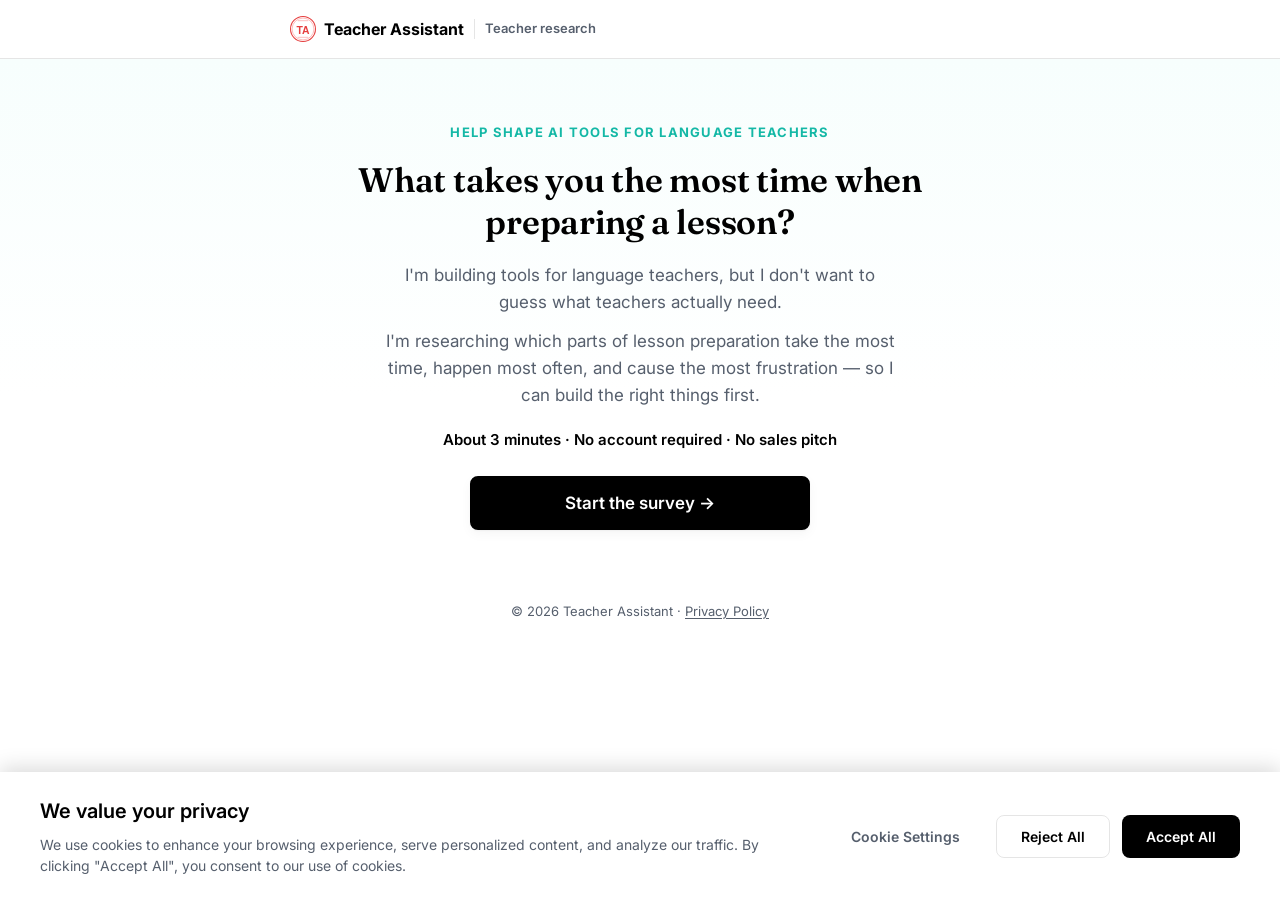
==== commit 0b84aee3: "researc new version" ====
--- a/research/index.html
+++ b/research/index.html
@@ -1,6 +1,24 @@
 <!DOCTYPE html>
 <html lang="en">
 <head>
+    <!-- Meta Pixel Code -->
+    <script>
+    !function(f,b,e,v,n,t,s)
+    {if(f.fbq)return;n=f.fbq=function(){n.callMethod?
+    n.callMethod.apply(n,arguments):n.queue.push(arguments)};
+    if(!f._fbq)f._fbq=n;n.push=n;n.loaded=!0;n.version='2.0';
+    n.queue=[];t=b.createElement(e);t.async=!0;
+    t.src=v;s=b.getElementsByTagName(e)[0];
+    s.parentNode.insertBefore(t,s)}(window, document,'script',
+    'https://connect.facebook.net/en_US/fbevents.js');
+    fbq('init', '1105058241950574');
+    fbq('track', 'PageView');
+    </script>
+    <noscript><img height="1" width="1" style="display:none"
+    src="https://www.facebook.com/tr?id=1105058241950574&ev=PageView&noscript=1"
+    /></noscript>
+    <!-- End Meta Pixel Code -->
+
     <meta charset="UTF-8">
     <meta name="viewport" content="width=device-width, initial-scale=1.0">
     <title>Help Shape AI Tools for Language Teachers | Teacher Assistant</title>
@@ -12,9 +30,9 @@
     <meta property="og:title" content="Help Shape AI Tools for Language Teachers | Teacher Assistant">
     <meta property="og:description" content="What takes you the most time when preparing a lesson? A short 3-minute survey for language teachers.">
 
-    <link rel="icon" type="image/svg+xml" href="../assets/favicon.svg">
-    <link rel="stylesheet" href="../css/styles.css">
-    <link rel="stylesheet" href="../css/research.css">
+    <link rel="icon" type="image/svg+xml" href="/assets/favicon.svg">
+    <link rel="stylesheet" href="/css/styles.css">
+    <link rel="stylesheet" href="/research/research.css">
     <link rel="preconnect" href="https://fonts.googleapis.com">
     <link rel="preconnect" href="https://fonts.gstatic.com" crossorigin>
     <link href="https://fonts.googleapis.com/css2?family=Fraunces:opsz,wght@9..144,500;9..144,600;9..144,700&family=Inter:wght@400;500;600;700&display=swap" rel="stylesheet">
@@ -23,8 +41,8 @@
     <!-- Compact header: logo only, no nav, nothing to click away to -->
     <header class="r-header">
         <div class="r-header-inner">
-            <a href="../index.html" class="r-logo" aria-label="Teacher Assistant home">
-                <img src="../assets/logo-web.svg" alt="" class="r-logo-icon">
+            <a href="/index.html" class="r-logo" aria-label="Teacher Assistant home">
+                <img src="/assets/logo-web.svg" alt="" class="r-logo-icon">
                 <span class="r-logo-text">Teacher Assistant</span>
             </a>
             <span class="r-header-tag">Teacher research</span>
@@ -34,10 +52,10 @@
     <!-- Hero -->
     <section class="r-hero" id="rHero">
         <div class="r-hero-inner">
-            <p class="r-eyebrow">Language teacher research</p>
+            <p class="r-eyebrow">Help Shape AI Tools for Language Teachers</p>
             <h1 class="r-hero-title">What takes you the most time when preparing a lesson?</h1>
-            <p class="r-hero-text">I'm building an AI assistant for language teachers, and I don't want to guess what teachers actually need.</p>
-            <p class="r-hero-text">I'm asking teachers around the world about the parts of lesson preparation that take the most time — so I can build the right things first.</p>
+            <p class="r-hero-text">I'm building tools for language teachers, but I don't want to guess what teachers actually need.</p>
+            <p class="r-hero-text">I'm researching which parts of lesson preparation take the most time, happen most often, and cause the most frustration — so I can build the right things first.</p>
             <p class="r-trust">About 3 minutes · No account required · No sales pitch</p>
             <button type="button" class="btn btn-primary btn-large r-start-btn" id="rStartBtn">Start the survey →</button>
         </div>
@@ -90,67 +108,84 @@
                     </div>
                 </fieldset>
 
-                <!-- Step 3: Biggest time cost -->
+                <!-- Step 3: Primary time-consuming task (single choice — this is the ranking question) -->
                 <fieldset class="q-step" data-step="2" hidden>
-                    <legend class="r-q-title">Think about the last lesson you prepared. What took you the most time?</legend>
-                    <p class="r-q-support">Select all that apply — but if one thing stands out, that's the most useful answer.</p>
-                    <div class="r-options">
-                        <div class="r-option"><input type="checkbox" name="timeCost" id="tc-1" value="Finding lesson ideas"><label for="tc-1"><span class="r-option-check"><svg width="12" height="12" viewBox="0 0 12 12" fill="none"><path d="M2 6l2.5 2.5L10 3" stroke="white" stroke-width="2" stroke-linecap="round" stroke-linejoin="round"/></svg></span>Finding lesson ideas</label></div>
-                        <div class="r-option"><input type="checkbox" name="timeCost" id="tc-2" value="Finding suitable examples or materials"><label for="tc-2"><span class="r-option-check"><svg width="12" height="12" viewBox="0 0 12 12" fill="none"><path d="M2 6l2.5 2.5L10 3" stroke="white" stroke-width="2" stroke-linecap="round" stroke-linejoin="round"/></svg></span>Finding suitable examples or materials</label></div>
-                        <div class="r-option"><input type="checkbox" name="timeCost" id="tc-3" value="Creating slides / presentations"><label for="tc-3"><span class="r-option-check"><svg width="12" height="12" viewBox="0 0 12 12" fill="none"><path d="M2 6l2.5 2.5L10 3" stroke="white" stroke-width="2" stroke-linecap="round" stroke-linejoin="round"/></svg></span>Creating slides / presentations</label></div>
-                        <div class="r-option"><input type="checkbox" name="timeCost" id="tc-4" value="Creating exercises"><label for="tc-4"><span class="r-option-check"><svg width="12" height="12" viewBox="0 0 12 12" fill="none"><path d="M2 6l2.5 2.5L10 3" stroke="white" stroke-width="2" stroke-linecap="round" stroke-linejoin="round"/></svg></span>Creating exercises</label></div>
-                        <div class="r-option"><input type="checkbox" name="timeCost" id="tc-5" value="Preparing vocabulary activities"><label for="tc-5"><span class="r-option-check"><svg width="12" height="12" viewBox="0 0 12 12" fill="none"><path d="M2 6l2.5 2.5L10 3" stroke="white" stroke-width="2" stroke-linecap="round" stroke-linejoin="round"/></svg></span>Preparing vocabulary activities</label></div>
-                        <div class="r-option"><input type="checkbox" name="timeCost" id="tc-6" value="Preparing grammar activities"><label for="tc-6"><span class="r-option-check"><svg width="12" height="12" viewBox="0 0 12 12" fill="none"><path d="M2 6l2.5 2.5L10 3" stroke="white" stroke-width="2" stroke-linecap="round" stroke-linejoin="round"/></svg></span>Preparing grammar activities</label></div>
-                        <div class="r-option"><input type="checkbox" name="timeCost" id="tc-7" value="Preparing speaking activities"><label for="tc-7"><span class="r-option-check"><svg width="12" height="12" viewBox="0 0 12 12" fill="none"><path d="M2 6l2.5 2.5L10 3" stroke="white" stroke-width="2" stroke-linecap="round" stroke-linejoin="round"/></svg></span>Preparing speaking activities</label></div>
-                        <div class="r-option"><input type="checkbox" name="timeCost" id="tc-8" value="Preparing reading activities"><label for="tc-8"><span class="r-option-check"><svg width="12" height="12" viewBox="0 0 12 12" fill="none"><path d="M2 6l2.5 2.5L10 3" stroke="white" stroke-width="2" stroke-linecap="round" stroke-linejoin="round"/></svg></span>Preparing reading activities</label></div>
-                        <div class="r-option"><input type="checkbox" name="timeCost" id="tc-9" value="Preparing listening activities"><label for="tc-9"><span class="r-option-check"><svg width="12" height="12" viewBox="0 0 12 12" fill="none"><path d="M2 6l2.5 2.5L10 3" stroke="white" stroke-width="2" stroke-linecap="round" stroke-linejoin="round"/></svg></span>Preparing listening activities</label></div>
-                        <div class="r-option"><input type="checkbox" name="timeCost" id="tc-10" value="Adapting materials to students' level"><label for="tc-10"><span class="r-option-check"><svg width="12" height="12" viewBox="0 0 12 12" fill="none"><path d="M2 6l2.5 2.5L10 3" stroke="white" stroke-width="2" stroke-linecap="round" stroke-linejoin="round"/></svg></span>Adapting materials to students' level</label></div>
-                        <div class="r-option"><input type="checkbox" name="timeCost" id="tc-11" value="Finding images or other media"><label for="tc-11"><span class="r-option-check"><svg width="12" height="12" viewBox="0 0 12 12" fill="none"><path d="M2 6l2.5 2.5L10 3" stroke="white" stroke-width="2" stroke-linecap="round" stroke-linejoin="round"/></svg></span>Finding images or other media</label></div>
-                        <div class="r-option"><input type="checkbox" name="timeCost" id="tc-12" value="Formatting / organizing materials"><label for="tc-12"><span class="r-option-check"><svg width="12" height="12" viewBox="0 0 12 12" fill="none"><path d="M2 6l2.5 2.5L10 3" stroke="white" stroke-width="2" stroke-linecap="round" stroke-linejoin="round"/></svg></span>Formatting / organizing materials</label></div>
-                        <div class="r-option"><input type="checkbox" name="timeCost" id="tc-13" value="Something else" data-reveals="rTimeCostOtherField"><label for="tc-13"><span class="r-option-check"><svg width="12" height="12" viewBox="0 0 12 12" fill="none"><path d="M2 6l2.5 2.5L10 3" stroke="white" stroke-width="2" stroke-linecap="round" stroke-linejoin="round"/></svg></span>Something else</label></div>
-                    </div>
-                    <div class="r-other-field" id="rTimeCostOtherField">
-                        <label for="rTimeCostOtherInput" class="visually-hidden">What was it?</label>
-                        <input type="text" id="rTimeCostOtherInput" placeholder="What was it?" maxlength="120">
-                    </div>
-                </fieldset>
-
-                <!-- Step 4: Tell me more (optional) -->
+                    <legend class="r-q-title">Thinking about the last lesson you prepared, what took the most time?</legend>
+                    <p class="r-q-support">Choose one.</p>
+                    <div class="r-options">
+                        <div class="r-option"><input type="radio" name="topTask" id="tt-1" value="Finding lesson ideas"><label for="tt-1"><span class="r-option-check"><svg width="12" height="12" viewBox="0 0 12 12" fill="none"><path d="M2 6l2.5 2.5L10 3" stroke="white" stroke-width="2" stroke-linecap="round" stroke-linejoin="round"/></svg></span>Finding lesson ideas</label></div>
+                        <div class="r-option"><input type="radio" name="topTask" id="tt-2" value="Finding suitable examples or materials"><label for="tt-2"><span class="r-option-check"><svg width="12" height="12" viewBox="0 0 12 12" fill="none"><path d="M2 6l2.5 2.5L10 3" stroke="white" stroke-width="2" stroke-linecap="round" stroke-linejoin="round"/></svg></span>Finding suitable examples or materials</label></div>
+                        <div class="r-option"><input type="radio" name="topTask" id="tt-3" value="Creating slides / presentations"><label for="tt-3"><span class="r-option-check"><svg width="12" height="12" viewBox="0 0 12 12" fill="none"><path d="M2 6l2.5 2.5L10 3" stroke="white" stroke-width="2" stroke-linecap="round" stroke-linejoin="round"/></svg></span>Creating slides / presentations</label></div>
+                        <div class="r-option"><input type="radio" name="topTask" id="tt-4" value="Creating exercises"><label for="tt-4"><span class="r-option-check"><svg width="12" height="12" viewBox="0 0 12 12" fill="none"><path d="M2 6l2.5 2.5L10 3" stroke="white" stroke-width="2" stroke-linecap="round" stroke-linejoin="round"/></svg></span>Creating exercises</label></div>
+                        <div class="r-option"><input type="radio" name="topTask" id="tt-5" value="Preparing vocabulary activities"><label for="tt-5"><span class="r-option-check"><svg width="12" height="12" viewBox="0 0 12 12" fill="none"><path d="M2 6l2.5 2.5L10 3" stroke="white" stroke-width="2" stroke-linecap="round" stroke-linejoin="round"/></svg></span>Preparing vocabulary activities</label></div>
+                        <div class="r-option"><input type="radio" name="topTask" id="tt-6" value="Preparing grammar activities"><label for="tt-6"><span class="r-option-check"><svg width="12" height="12" viewBox="0 0 12 12" fill="none"><path d="M2 6l2.5 2.5L10 3" stroke="white" stroke-width="2" stroke-linecap="round" stroke-linejoin="round"/></svg></span>Preparing grammar activities</label></div>
+                        <div class="r-option"><input type="radio" name="topTask" id="tt-7" value="Preparing speaking activities"><label for="tt-7"><span class="r-option-check"><svg width="12" height="12" viewBox="0 0 12 12" fill="none"><path d="M2 6l2.5 2.5L10 3" stroke="white" stroke-width="2" stroke-linecap="round" stroke-linejoin="round"/></svg></span>Preparing speaking activities</label></div>
+                        <div class="r-option"><input type="radio" name="topTask" id="tt-8" value="Preparing reading activities"><label for="tt-8"><span class="r-option-check"><svg width="12" height="12" viewBox="0 0 12 12" fill="none"><path d="M2 6l2.5 2.5L10 3" stroke="white" stroke-width="2" stroke-linecap="round" stroke-linejoin="round"/></svg></span>Preparing reading activities</label></div>
+                        <div class="r-option"><input type="radio" name="topTask" id="tt-9" value="Preparing listening activities"><label for="tt-9"><span class="r-option-check"><svg width="12" height="12" viewBox="0 0 12 12" fill="none"><path d="M2 6l2.5 2.5L10 3" stroke="white" stroke-width="2" stroke-linecap="round" stroke-linejoin="round"/></svg></span>Preparing listening activities</label></div>
+                        <div class="r-option"><input type="radio" name="topTask" id="tt-10" value="Adapting materials to students' level"><label for="tt-10"><span class="r-option-check"><svg width="12" height="12" viewBox="0 0 12 12" fill="none"><path d="M2 6l2.5 2.5L10 3" stroke="white" stroke-width="2" stroke-linecap="round" stroke-linejoin="round"/></svg></span>Adapting materials to students' level</label></div>
+                        <div class="r-option"><input type="radio" name="topTask" id="tt-11" value="Finding images or other media"><label for="tt-11"><span class="r-option-check"><svg width="12" height="12" viewBox="0 0 12 12" fill="none"><path d="M2 6l2.5 2.5L10 3" stroke="white" stroke-width="2" stroke-linecap="round" stroke-linejoin="round"/></svg></span>Finding images or other media</label></div>
+                        <div class="r-option"><input type="radio" name="topTask" id="tt-12" value="Formatting / organizing materials"><label for="tt-12"><span class="r-option-check"><svg width="12" height="12" viewBox="0 0 12 12" fill="none"><path d="M2 6l2.5 2.5L10 3" stroke="white" stroke-width="2" stroke-linecap="round" stroke-linejoin="round"/></svg></span>Formatting / organizing materials</label></div>
+                        <div class="r-option"><input type="radio" name="topTask" id="tt-13" value="Something else" data-reveals="rTopTaskOtherField"><label for="tt-13"><span class="r-option-check"><svg width="12" height="12" viewBox="0 0 12 12" fill="none"><path d="M2 6l2.5 2.5L10 3" stroke="white" stroke-width="2" stroke-linecap="round" stroke-linejoin="round"/></svg></span>Something else</label></div>
+                    </div>
+                    <div class="r-other-field" id="rTopTaskOtherField">
+                        <label for="rTopTaskOtherInput" class="visually-hidden">What was it?</label>
+                        <input type="text" id="rTopTaskOtherInput" placeholder="What was it?" maxlength="120">
+                    </div>
+                </fieldset>
+
+                <!-- Step 4: Qualitative detail (optional) — moved right after the task pick while it's fresh -->
                 <div class="q-step" data-step="3" hidden>
                     <span class="r-q-optional-tag">Optional</span>
-                    <h2 class="r-q-title">Tell me a little more about that.</h2>
-                    <p class="r-q-support">What did you actually have to do?</p>
-                    <label for="rMoreDetail" class="visually-hidden">Tell me a little more</label>
-                    <textarea class="r-textarea" id="rMoreDetail" maxlength="600" placeholder="For example: &quot;I spent about 30 minutes finding a suitable reading text and then another 20 minutes adapting it for my B1 students.&quot;"></textarea>
-                </div>
-
-                <!-- Step 5: Frequency -->
-                <fieldset class="q-step" data-step="4" hidden>
-                    <legend class="r-q-title">How often does this kind of work happen?</legend>
-                    <div class="r-options">
-                        <div class="r-option"><input type="radio" name="frequency" id="freq-1" value="Almost every lesson"><label for="freq-1"><span class="r-option-check"><svg width="12" height="12" viewBox="0 0 12 12" fill="none"><path d="M2 6l2.5 2.5L10 3" stroke="white" stroke-width="2" stroke-linecap="round" stroke-linejoin="round"/></svg></span>Almost every lesson</label></div>
-                        <div class="r-option"><input type="radio" name="frequency" id="freq-2" value="Several times a week"><label for="freq-2"><span class="r-option-check"><svg width="12" height="12" viewBox="0 0 12 12" fill="none"><path d="M2 6l2.5 2.5L10 3" stroke="white" stroke-width="2" stroke-linecap="round" stroke-linejoin="round"/></svg></span>Several times a week</label></div>
-                        <div class="r-option"><input type="radio" name="frequency" id="freq-3" value="About once a week"><label for="freq-3"><span class="r-option-check"><svg width="12" height="12" viewBox="0 0 12 12" fill="none"><path d="M2 6l2.5 2.5L10 3" stroke="white" stroke-width="2" stroke-linecap="round" stroke-linejoin="round"/></svg></span>About once a week</label></div>
-                        <div class="r-option"><input type="radio" name="frequency" id="freq-4" value="A few times a month"><label for="freq-4"><span class="r-option-check"><svg width="12" height="12" viewBox="0 0 12 12" fill="none"><path d="M2 6l2.5 2.5L10 3" stroke="white" stroke-width="2" stroke-linecap="round" stroke-linejoin="round"/></svg></span>A few times a month</label></div>
-                        <div class="r-option"><input type="radio" name="frequency" id="freq-5" value="Rarely"><label for="freq-5"><span class="r-option-check"><svg width="12" height="12" viewBox="0 0 12 12" fill="none"><path d="M2 6l2.5 2.5L10 3" stroke="white" stroke-width="2" stroke-linecap="round" stroke-linejoin="round"/></svg></span>Rarely</label></div>
-                    </div>
-                </fieldset>
-
-                <!-- Step 6: Prep time -->
+                    <h2 class="r-q-title">What did you actually have to do?</h2>
+                    <p class="r-q-support">A sentence or two is enough.</p>
+                    <label for="rMoreDetail" class="visually-hidden">What did you actually have to do?</label>
+                    <textarea class="r-textarea" id="rMoreDetail" maxlength="600" placeholder="Tell me what you actually did..."></textarea>
+                    <p class="r-q-support">For example: "I had to rewrite the textbook exercises because they were too difficult for my B1 students."</p>
+                </div>
+
+                <!-- Step 5: Frequency + time spent, combined (both refer back to the task chosen in step 3) -->
+                <div class="q-step" data-step="4" hidden>
+                    <h2 class="r-q-title">How much time does this task take, and how often do you do it?</h2>
+                    <p class="r-q-support">Referring to <strong class="r-task-ref" id="rFreqTimeTaskLabel">the task you just selected</strong>.</p>
+
+                    <fieldset class="r-subgroup">
+                        <legend class="r-subgroup-title">How often?</legend>
+                        <div class="r-options">
+                            <div class="r-option"><input type="radio" name="frequency" id="freq-1" value="Almost every lesson"><label for="freq-1"><span class="r-option-check"><svg width="12" height="12" viewBox="0 0 12 12" fill="none"><path d="M2 6l2.5 2.5L10 3" stroke="white" stroke-width="2" stroke-linecap="round" stroke-linejoin="round"/></svg></span>Almost every lesson</label></div>
+                            <div class="r-option"><input type="radio" name="frequency" id="freq-2" value="Several times a week"><label for="freq-2"><span class="r-option-check"><svg width="12" height="12" viewBox="0 0 12 12" fill="none"><path d="M2 6l2.5 2.5L10 3" stroke="white" stroke-width="2" stroke-linecap="round" stroke-linejoin="round"/></svg></span>Several times a week</label></div>
+                            <div class="r-option"><input type="radio" name="frequency" id="freq-3" value="About once a week"><label for="freq-3"><span class="r-option-check"><svg width="12" height="12" viewBox="0 0 12 12" fill="none"><path d="M2 6l2.5 2.5L10 3" stroke="white" stroke-width="2" stroke-linecap="round" stroke-linejoin="round"/></svg></span>About once a week</label></div>
+                            <div class="r-option"><input type="radio" name="frequency" id="freq-4" value="A few times a month"><label for="freq-4"><span class="r-option-check"><svg width="12" height="12" viewBox="0 0 12 12" fill="none"><path d="M2 6l2.5 2.5L10 3" stroke="white" stroke-width="2" stroke-linecap="round" stroke-linejoin="round"/></svg></span>A few times a month</label></div>
+                            <div class="r-option"><input type="radio" name="frequency" id="freq-5" value="Rarely"><label for="freq-5"><span class="r-option-check"><svg width="12" height="12" viewBox="0 0 12 12" fill="none"><path d="M2 6l2.5 2.5L10 3" stroke="white" stroke-width="2" stroke-linecap="round" stroke-linejoin="round"/></svg></span>Rarely</label></div>
+                        </div>
+                    </fieldset>
+
+                    <fieldset class="r-subgroup">
+                        <legend class="r-subgroup-title">How much time each time?</legend>
+                        <div class="r-options">
+                            <div class="r-option"><input type="radio" name="timeSpent" id="ts-1" value="Less than 5 minutes"><label for="ts-1"><span class="r-option-check"><svg width="12" height="12" viewBox="0 0 12 12" fill="none"><path d="M2 6l2.5 2.5L10 3" stroke="white" stroke-width="2" stroke-linecap="round" stroke-linejoin="round"/></svg></span>Less than 5 minutes</label></div>
+                            <div class="r-option"><input type="radio" name="timeSpent" id="ts-2" value="5–15 minutes"><label for="ts-2"><span class="r-option-check"><svg width="12" height="12" viewBox="0 0 12 12" fill="none"><path d="M2 6l2.5 2.5L10 3" stroke="white" stroke-width="2" stroke-linecap="round" stroke-linejoin="round"/></svg></span>5–15 minutes</label></div>
+                            <div class="r-option"><input type="radio" name="timeSpent" id="ts-3" value="15–30 minutes"><label for="ts-3"><span class="r-option-check"><svg width="12" height="12" viewBox="0 0 12 12" fill="none"><path d="M2 6l2.5 2.5L10 3" stroke="white" stroke-width="2" stroke-linecap="round" stroke-linejoin="round"/></svg></span>15–30 minutes</label></div>
+                            <div class="r-option"><input type="radio" name="timeSpent" id="ts-4" value="30–60 minutes"><label for="ts-4"><span class="r-option-check"><svg width="12" height="12" viewBox="0 0 12 12" fill="none"><path d="M2 6l2.5 2.5L10 3" stroke="white" stroke-width="2" stroke-linecap="round" stroke-linejoin="round"/></svg></span>30–60 minutes</label></div>
+                            <div class="r-option"><input type="radio" name="timeSpent" id="ts-5" value="More than 1 hour"><label for="ts-5"><span class="r-option-check"><svg width="12" height="12" viewBox="0 0 12 12" fill="none"><path d="M2 6l2.5 2.5L10 3" stroke="white" stroke-width="2" stroke-linecap="round" stroke-linejoin="round"/></svg></span>More than 1 hour</label></div>
+                        </div>
+                    </fieldset>
+                </div>
+
+                <!-- Step 6: Frustration -->
                 <fieldset class="q-step" data-step="5" hidden>
-                    <legend class="r-q-title">Roughly how long does it take you to prepare a typical lesson?</legend>
-                    <div class="r-options">
-                        <div class="r-option"><input type="radio" name="prepTime" id="prep-1" value="Less than 15 minutes"><label for="prep-1"><span class="r-option-check"><svg width="12" height="12" viewBox="0 0 12 12" fill="none"><path d="M2 6l2.5 2.5L10 3" stroke="white" stroke-width="2" stroke-linecap="round" stroke-linejoin="round"/></svg></span>Less than 15 minutes</label></div>
-                        <div class="r-option"><input type="radio" name="prepTime" id="prep-2" value="15–30 minutes"><label for="prep-2"><span class="r-option-check"><svg width="12" height="12" viewBox="0 0 12 12" fill="none"><path d="M2 6l2.5 2.5L10 3" stroke="white" stroke-width="2" stroke-linecap="round" stroke-linejoin="round"/></svg></span>15–30 minutes</label></div>
-                        <div class="r-option"><input type="radio" name="prepTime" id="prep-3" value="30–60 minutes"><label for="prep-3"><span class="r-option-check"><svg width="12" height="12" viewBox="0 0 12 12" fill="none"><path d="M2 6l2.5 2.5L10 3" stroke="white" stroke-width="2" stroke-linecap="round" stroke-linejoin="round"/></svg></span>30–60 minutes</label></div>
-                        <div class="r-option"><input type="radio" name="prepTime" id="prep-4" value="1–2 hours"><label for="prep-4"><span class="r-option-check"><svg width="12" height="12" viewBox="0 0 12 12" fill="none"><path d="M2 6l2.5 2.5L10 3" stroke="white" stroke-width="2" stroke-linecap="round" stroke-linejoin="round"/></svg></span>1–2 hours</label></div>
-                        <div class="r-option"><input type="radio" name="prepTime" id="prep-5" value="More than 2 hours"><label for="prep-5"><span class="r-option-check"><svg width="12" height="12" viewBox="0 0 12 12" fill="none"><path d="M2 6l2.5 2.5L10 3" stroke="white" stroke-width="2" stroke-linecap="round" stroke-linejoin="round"/></svg></span>More than 2 hours</label></div>
-                    </div>
-                </fieldset>
-
-                <!-- Step 7: Current tools -->
+                    <legend class="r-q-title">How frustrating is this part of lesson preparation?</legend>
+                    <div class="r-options">
+                        <div class="r-option"><input type="radio" name="frustration" id="frus-1" value="1 — Not frustrating"><label for="frus-1"><span class="r-option-check"><svg width="12" height="12" viewBox="0 0 12 12" fill="none"><path d="M2 6l2.5 2.5L10 3" stroke="white" stroke-width="2" stroke-linecap="round" stroke-linejoin="round"/></svg></span>1 — Not frustrating</label></div>
+                        <div class="r-option"><input type="radio" name="frustration" id="frus-2" value="2 — Slightly frustrating"><label for="frus-2"><span class="r-option-check"><svg width="12" height="12" viewBox="0 0 12 12" fill="none"><path d="M2 6l2.5 2.5L10 3" stroke="white" stroke-width="2" stroke-linecap="round" stroke-linejoin="round"/></svg></span>2 — Slightly frustrating</label></div>
+                        <div class="r-option"><input type="radio" name="frustration" id="frus-3" value="3 — Moderately frustrating"><label for="frus-3"><span class="r-option-check"><svg width="12" height="12" viewBox="0 0 12 12" fill="none"><path d="M2 6l2.5 2.5L10 3" stroke="white" stroke-width="2" stroke-linecap="round" stroke-linejoin="round"/></svg></span>3 — Moderately frustrating</label></div>
+                        <div class="r-option"><input type="radio" name="frustration" id="frus-4" value="4 — Very frustrating"><label for="frus-4"><span class="r-option-check"><svg width="12" height="12" viewBox="0 0 12 12" fill="none"><path d="M2 6l2.5 2.5L10 3" stroke="white" stroke-width="2" stroke-linecap="round" stroke-linejoin="round"/></svg></span>4 — Very frustrating</label></div>
+                        <div class="r-option"><input type="radio" name="frustration" id="frus-5" value="5 — Extremely frustrating"><label for="frus-5"><span class="r-option-check"><svg width="12" height="12" viewBox="0 0 12 12" fill="none"><path d="M2 6l2.5 2.5L10 3" stroke="white" stroke-width="2" stroke-linecap="round" stroke-linejoin="round"/></svg></span>5 — Extremely frustrating</label></div>
+                    </div>
+                </fieldset>
+
+                <!-- Step 7: Current tools / workflow -->
                 <fieldset class="q-step" data-step="6" hidden>
-                    <legend class="r-q-title">What do you currently use to help prepare lessons?</legend>
+                    <legend class="r-q-title">What do you currently use when preparing lessons?</legend>
                     <p class="r-q-support">Select all that apply.</p>
                     <div class="r-options">
                         <div class="r-option"><input type="checkbox" name="tools" id="tool-1" value="ChatGPT"><label for="tool-1"><span class="r-option-check"><svg width="12" height="12" viewBox="0 0 12 12" fill="none"><path d="M2 6l2.5 2.5L10 3" stroke="white" stroke-width="2" stroke-linecap="round" stroke-linejoin="round"/></svg></span>ChatGPT</label></div>
@@ -160,34 +195,28 @@
                         <div class="r-option"><input type="checkbox" name="tools" id="tool-5" value="PowerPoint / PowerPoint templates"><label for="tool-5"><span class="r-option-check"><svg width="12" height="12" viewBox="0 0 12 12" fill="none"><path d="M2 6l2.5 2.5L10 3" stroke="white" stroke-width="2" stroke-linecap="round" stroke-linejoin="round"/></svg></span>PowerPoint / PowerPoint templates</label></div>
                         <div class="r-option"><input type="checkbox" name="tools" id="tool-6" value="Textbook or publisher materials"><label for="tool-6"><span class="r-option-check"><svg width="12" height="12" viewBox="0 0 12 12" fill="none"><path d="M2 6l2.5 2.5L10 3" stroke="white" stroke-width="2" stroke-linecap="round" stroke-linejoin="round"/></svg></span>Textbook or publisher materials</label></div>
                         <div class="r-option"><input type="checkbox" name="tools" id="tool-7" value="Online teacher resources"><label for="tool-7"><span class="r-option-check"><svg width="12" height="12" viewBox="0 0 12 12" fill="none"><path d="M2 6l2.5 2.5L10 3" stroke="white" stroke-width="2" stroke-linecap="round" stroke-linejoin="round"/></svg></span>Online teacher resources</label></div>
-                        <div class="r-option"><input type="checkbox" name="tools" id="tool-8" value="Other AI tools"><label for="tool-8"><span class="r-option-check"><svg width="12" height="12" viewBox="0 0 12 12" fill="none"><path d="M2 6l2.5 2.5L10 3" stroke="white" stroke-width="2" stroke-linecap="round" stroke-linejoin="round"/></svg></span>Other AI tools</label></div>
-                        <div class="r-option"><input type="checkbox" name="tools" id="tool-9" value="I don't use any tools"><label for="tool-9"><span class="r-option-check"><svg width="12" height="12" viewBox="0 0 12 12" fill="none"><path d="M2 6l2.5 2.5L10 3" stroke="white" stroke-width="2" stroke-linecap="round" stroke-linejoin="round"/></svg></span>I don't use any tools</label></div>
-                        <div class="r-option"><input type="checkbox" name="tools" id="tool-10" value="Other"><label for="tool-10"><span class="r-option-check"><svg width="12" height="12" viewBox="0 0 12 12" fill="none"><path d="M2 6l2.5 2.5L10 3" stroke="white" stroke-width="2" stroke-linecap="round" stroke-linejoin="round"/></svg></span>Other</label></div>
-                    </div>
-                </fieldset>
-
-                <!-- Step 8: Dream feature (optional) -->
+                        <div class="r-option"><input type="checkbox" name="tools" id="tool-8" value="Colleagues / other teachers"><label for="tool-8"><span class="r-option-check"><svg width="12" height="12" viewBox="0 0 12 12" fill="none"><path d="M2 6l2.5 2.5L10 3" stroke="white" stroke-width="2" stroke-linecap="round" stroke-linejoin="round"/></svg></span>Colleagues / other teachers</label></div>
+                        <div class="r-option"><input type="checkbox" name="tools" id="tool-9" value="Other AI tools"><label for="tool-9"><span class="r-option-check"><svg width="12" height="12" viewBox="0 0 12 12" fill="none"><path d="M2 6l2.5 2.5L10 3" stroke="white" stroke-width="2" stroke-linecap="round" stroke-linejoin="round"/></svg></span>Other AI tools</label></div>
+                        <div class="r-option"><input type="checkbox" name="tools" id="tool-10" value="I don't use any tools"><label for="tool-10"><span class="r-option-check"><svg width="12" height="12" viewBox="0 0 12 12" fill="none"><path d="M2 6l2.5 2.5L10 3" stroke="white" stroke-width="2" stroke-linecap="round" stroke-linejoin="round"/></svg></span>I don't use any tools</label></div>
+                        <div class="r-option"><input type="checkbox" name="tools" id="tool-11" value="Other" data-reveals="rToolsOtherField"><label for="tool-11"><span class="r-option-check"><svg width="12" height="12" viewBox="0 0 12 12" fill="none"><path d="M2 6l2.5 2.5L10 3" stroke="white" stroke-width="2" stroke-linecap="round" stroke-linejoin="round"/></svg></span>Other</label></div>
+                    </div>
+                    <div class="r-other-field" id="rToolsOtherField">
+                        <label for="rToolsOtherInput" class="visually-hidden">What do you use?</label>
+                        <input type="text" id="rToolsOtherInput" placeholder="What do you use?" maxlength="120">
+                    </div>
+                </fieldset>
+
+                <!-- Step 8: Elimination priority (optional) -->
                 <div class="q-step" data-step="7" hidden>
                     <span class="r-q-optional-tag">Optional</span>
-                    <h2 class="r-q-title">If an AI assistant could save you 30 minutes every time you prepared a lesson, what would you want it to do?</h2>
-                    <p class="r-q-support">Don't worry about whether it's technically possible. Just tell us what would save you the most time.</p>
-                    <label for="rDreamFeature" class="visually-hidden">What would you want it to do?</label>
-                    <textarea class="r-textarea" id="rDreamFeature" maxlength="600" placeholder="Tell us what would help most..."></textarea>
-                </div>
-
-                <!-- Step 9: Interest (optional, bonus — not part of the numbered progress) -->
-                <fieldset class="q-step" data-step="8" hidden>
-                    <p class="r-bonus-label">Almost done</p>
-                    <legend class="r-q-title">Would you be interested in trying a tool based on what teachers tell me?</legend>
-                    <div class="r-options">
-                        <div class="r-option"><input type="radio" name="interest" id="int-yes" value="Yes"><label for="int-yes"><span class="r-option-check"><svg width="12" height="12" viewBox="0 0 12 12" fill="none"><path d="M2 6l2.5 2.5L10 3" stroke="white" stroke-width="2" stroke-linecap="round" stroke-linejoin="round"/></svg></span>Yes</label></div>
-                        <div class="r-option"><input type="radio" name="interest" id="int-maybe" value="Maybe"><label for="int-maybe"><span class="r-option-check"><svg width="12" height="12" viewBox="0 0 12 12" fill="none"><path d="M2 6l2.5 2.5L10 3" stroke="white" stroke-width="2" stroke-linecap="round" stroke-linejoin="round"/></svg></span>Maybe</label></div>
-                        <div class="r-option"><input type="radio" name="interest" id="int-not" value="Not right now"><label for="int-not"><span class="r-option-check"><svg width="12" height="12" viewBox="0 0 12 12" fill="none"><path d="M2 6l2.5 2.5L10 3" stroke="white" stroke-width="2" stroke-linecap="round" stroke-linejoin="round"/></svg></span>Not right now</label></div>
-                    </div>
-                </fieldset>
-
-                <!-- Step 10: Email (optional, only shown if interest === Yes) -->
-                <div class="q-step" data-step="9" hidden>
+                    <h2 class="r-q-title">If you could eliminate one part of lesson preparation, what would you choose?</h2>
+                    <p class="r-q-support">Think about the task you would most like to never have to do again.</p>
+                    <label for="rEliminate" class="visually-hidden">If you could eliminate one part of lesson preparation, what would you choose?</label>
+                    <textarea class="r-textarea" id="rEliminate" maxlength="600" placeholder="The thing I'd love to never do again is..."></textarea>
+                </div>
+
+                <!-- Step 9: Email (optional, bonus — not part of the numbered progress) -->
+                <div class="q-step" data-step="8" hidden>
                     <p class="r-bonus-label">Almost done</p>
                     <h2 class="r-q-title">Want to hear what I build?</h2>
                     <p class="r-q-support">If you'd like, leave your email and I'll let you know when the next version is ready.</p>
@@ -200,7 +229,7 @@
                     <button type="button" class="btn btn-primary r-continue-btn" id="rContinueBtn">Continue →</button>
                 </div>
                 <p class="r-inline-error" id="rInlineError" role="alert" hidden></p>
-                <p class="r-privacy-note">Your answers are used to understand language teachers' needs and improve Teacher Assistant. Your email is optional. <a href="../privacy-policy.html">Privacy Policy</a></p>
+                <p class="r-privacy-note">Your answers are used to understand language teachers' needs and improve Teacher Assistant. Your email is optional. <a href="/privacy-policy.html">Privacy Policy</a></p>
             </form>
         </div>
     </section>
@@ -220,13 +249,13 @@
             <div class="r-thanks-product">
                 <h2 class="r-thanks-product-title">Want to see what I'm building?</h2>
                 <p class="r-thanks-product-desc">Teacher Assistant is an AI-powered lesson-planning tool designed to help language teachers spend less time on repetitive preparation.</p>
-                <a href="../index.html" class="btn btn-primary" id="rProductLink">See Teacher Assistant →</a>
+                <a href="/index.html" class="btn btn-primary" id="rProductLink">See Teacher Assistant →</a>
             </div>
         </div>
     </section>
 
     <footer class="r-footer">
-        <p class="r-footer-text">© <span id="rYear"></span> Teacher Assistant · <a href="../privacy-policy.html">Privacy Policy</a></p>
+        <p class="r-footer-text">© <span id="rYear"></span> Teacher Assistant · <a href="/privacy-policy.html">Privacy Policy</a></p>
     </footer>
 
     <!-- Cookie Consent Banner (required so main.js's consent-gated analytics can run) -->
@@ -290,7 +319,7 @@
         </div>
     </div>
 
-    <script src="../js/main.js"></script>
-    <script src="../js/research.js"></script>
+    <script src="/js/main.js"></script>
+    <script src="/research/research.js"></script>
 </body>
 </html>
--- a/research/research.css
+++ b/research/research.css
@@ -0,0 +1,562 @@
+/* ================================
+   Research Landing Page
+   Scoped with an "r-" prefix so it never collides with the main site's
+   styles.css, which is still loaded first for shared tokens/fonts/buttons.
+   ================================ */
+
+.visually-hidden {
+    position: absolute;
+    width: 1px;
+    height: 1px;
+    padding: 0;
+    margin: -1px;
+    overflow: hidden;
+    clip: rect(0, 0, 0, 0);
+    white-space: nowrap;
+    border: 0;
+}
+
+/* ---- Compact header (no nav, nothing to click away to) ---- */
+.r-header {
+    padding: 16px 20px;
+    border-bottom: 1px solid var(--color-border);
+}
+
+.r-header-inner {
+    max-width: 700px;
+    margin: 0 auto;
+    display: flex;
+    align-items: center;
+    gap: 10px;
+}
+
+.r-logo {
+    display: flex;
+    align-items: center;
+    gap: 8px;
+    flex-shrink: 0;
+}
+
+.r-logo-icon {
+    height: 26px;
+    width: auto;
+}
+
+.r-logo-text {
+    font-size: 1rem;
+    font-weight: 700;
+    color: var(--color-black);
+}
+
+.r-header-tag {
+    font-size: 0.8125rem;
+    font-weight: 600;
+    color: var(--color-gray);
+    padding-left: 10px;
+    border-left: 1px solid var(--color-border);
+}
+
+/* ---- Hero ---- */
+.r-hero {
+    padding: 48px 20px 40px;
+    background: linear-gradient(180deg, #f7fefd 0%, #ffffff 65%);
+}
+
+.r-hero-inner {
+    max-width: 640px;
+    margin: 0 auto;
+    text-align: center;
+}
+
+.r-eyebrow {
+    font-size: 0.8125rem;
+    font-weight: 700;
+    text-transform: uppercase;
+    letter-spacing: 1.25px;
+    color: var(--color-accent-dark);
+    margin-bottom: 16px;
+}
+
+.r-hero-title {
+    font-family: var(--font-display);
+    font-size: 1.875rem;
+    font-weight: 600;
+    line-height: 1.25;
+    letter-spacing: -0.25px;
+    color: var(--color-black);
+    margin-bottom: 18px;
+}
+
+.r-hero-text {
+    font-size: 1.0625rem;
+    line-height: 1.6;
+    color: var(--color-gray);
+    max-width: 520px;
+    margin: 0 auto 12px;
+}
+
+.r-trust {
+    font-size: 0.9375rem;
+    font-weight: 600;
+    color: var(--color-black);
+    margin: 20px 0 24px;
+}
+
+.r-start-btn {
+    width: 100%;
+    max-width: 340px;
+}
+
+/* ---- Survey wizard ---- */
+.r-survey {
+    padding: 8px 20px 64px;
+}
+
+.r-survey-inner {
+    max-width: 640px;
+    margin: 0 auto;
+}
+
+/* Progress */
+.r-progress {
+    margin-bottom: 28px;
+}
+
+.r-progress-label {
+    font-size: 0.8125rem;
+    font-weight: 600;
+    color: var(--color-gray);
+    margin-bottom: 8px;
+    text-align: center;
+}
+
+.r-progress-track {
+    height: 6px;
+    border-radius: 100px;
+    background-color: var(--color-gray-light);
+    overflow: hidden;
+}
+
+.r-progress-fill {
+    height: 100%;
+    border-radius: 100px;
+    background-color: var(--color-accent);
+    transition: width var(--transition-normal);
+}
+
+/* Step card (used on both <fieldset> and <div> steps — reset UA fieldset/legend defaults) */
+.q-step {
+    background-color: var(--color-white);
+    border: 1px solid var(--color-border);
+    border-radius: var(--radius-lg);
+    box-shadow: var(--shadow-sm);
+    padding: 32px 28px;
+    min-width: 0;
+}
+
+fieldset.q-step {
+    margin: 0;
+}
+
+.q-step legend {
+    padding: 0;
+    width: 100%;
+}
+
+.r-q-title {
+    font-family: var(--font-display);
+    font-size: 1.375rem;
+    font-weight: 600;
+    line-height: 1.35;
+    color: var(--color-black);
+    margin-bottom: 8px;
+}
+
+.r-q-support {
+    font-size: 0.9375rem;
+    line-height: 1.55;
+    color: var(--color-gray);
+    margin-bottom: 20px;
+}
+
+.r-q-optional-tag {
+    display: inline-block;
+    font-size: 0.75rem;
+    font-weight: 600;
+    text-transform: uppercase;
+    letter-spacing: 0.5px;
+    color: var(--color-gray);
+    background-color: var(--color-gray-light);
+    padding: 3px 8px;
+    border-radius: 6px;
+    margin-bottom: 10px;
+}
+
+/* Sub-groups within a combined step (e.g. frequency + time-spent on one screen) */
+fieldset.r-subgroup {
+    border: none;
+    margin: 0 0 24px;
+    padding: 0;
+    min-width: 0;
+}
+
+fieldset.r-subgroup:last-child {
+    margin-bottom: 0;
+}
+
+.r-subgroup legend {
+    padding: 0;
+    width: 100%;
+    font-size: 0.9375rem;
+    font-weight: 600;
+    color: var(--color-black);
+    margin-bottom: 12px;
+}
+
+/* Option cards (checkbox / radio) */
+.r-options {
+    display: flex;
+    flex-direction: column;
+    gap: 10px;
+}
+
+.r-option {
+    position: relative;
+}
+
+.r-option input {
+    position: absolute;
+    opacity: 0;
+    width: 1px;
+    height: 1px;
+}
+
+.r-option label {
+    display: flex;
+    align-items: center;
+    gap: 12px;
+    min-height: 44px;
+    padding: 14px 16px;
+    border: 1.5px solid var(--color-border);
+    border-radius: var(--radius-sm);
+    font-size: 0.9375rem;
+    font-weight: 500;
+    color: var(--color-black);
+    cursor: pointer;
+    transition: border-color var(--transition-fast), background-color var(--transition-fast);
+}
+
+.r-option label:hover {
+    border-color: var(--color-accent);
+}
+
+.r-option input:focus-visible + label {
+    outline: 2px solid var(--color-accent-dark);
+    outline-offset: 2px;
+}
+
+.r-option input:checked + label {
+    border-color: var(--color-accent);
+    background-color: var(--color-accent-tint);
+    font-weight: 600;
+}
+
+.r-option-check {
+    flex-shrink: 0;
+    width: 20px;
+    height: 20px;
+    border-radius: 6px;
+    border: 1.5px solid var(--color-border);
+    display: flex;
+    align-items: center;
+    justify-content: center;
+    transition: border-color var(--transition-fast), background-color var(--transition-fast);
+}
+
+.r-option input[type="radio"] + label .r-option-check {
+    border-radius: 50%;
+}
+
+.r-option input:checked + label .r-option-check {
+    border-color: var(--color-accent-dark);
+    background-color: var(--color-accent-dark);
+}
+
+.r-option-check svg {
+    opacity: 0;
+    transition: opacity var(--transition-fast);
+}
+
+.r-option input:checked + label .r-option-check svg {
+    opacity: 1;
+}
+
+/* Inline "other" text reveal */
+.r-other-field {
+    margin-top: 4px;
+    display: none;
+}
+
+.r-other-field.is-visible {
+    display: block;
+}
+
+.r-other-field input {
+    width: 100%;
+    font-family: var(--font-family);
+    font-size: 0.9375rem;
+    color: var(--color-black);
+    background-color: var(--color-gray-light);
+    border: 1.5px solid transparent;
+    border-radius: 8px;
+    padding: 13px 16px;
+    outline: none;
+}
+
+.r-other-field input:focus {
+    border-color: var(--color-accent);
+    background-color: var(--color-white);
+}
+
+/* Textarea steps */
+.r-textarea {
+    width: 100%;
+    min-height: 140px;
+    font-family: var(--font-family);
+    font-size: 0.9375rem;
+    line-height: 1.6;
+    color: var(--color-black);
+    background-color: var(--color-gray-light);
+    border: 1.5px solid transparent;
+    border-radius: var(--radius-sm);
+    padding: 14px 16px;
+    outline: none;
+    resize: vertical;
+}
+
+.r-textarea:focus {
+    border-color: var(--color-accent);
+    background-color: var(--color-white);
+}
+
+.r-textarea::placeholder {
+    color: var(--color-gray);
+}
+
+/* Email step */
+.r-email-input {
+    width: 100%;
+    font-family: var(--font-family);
+    font-size: 0.9375rem;
+    color: var(--color-black);
+    background-color: var(--color-gray-light);
+    border: 1.5px solid transparent;
+    border-radius: 8px;
+    padding: 14px 16px;
+    outline: none;
+}
+
+.r-email-input:focus {
+    border-color: var(--color-accent);
+    background-color: var(--color-white);
+}
+
+/* Honeypot (visually hidden, still reachable by bots that fill everything) */
+.r-honeypot {
+    position: absolute;
+    width: 1px;
+    height: 1px;
+    overflow: hidden;
+    clip: rect(0 0 0 0);
+    white-space: nowrap;
+}
+
+/* Nav row */
+.r-nav {
+    display: flex;
+    align-items: center;
+    justify-content: space-between;
+    gap: 16px;
+    margin-top: 24px;
+}
+
+.r-back-btn {
+    font-size: 0.9375rem;
+    font-weight: 600;
+    color: var(--color-gray);
+    padding: 12px 8px;
+    min-height: 44px;
+}
+
+.r-back-btn:hover {
+    color: var(--color-black);
+}
+
+.r-back-btn[hidden] {
+    display: none;
+}
+
+.r-continue-btn {
+    margin-left: auto;
+    min-width: 180px;
+}
+
+.r-inline-error {
+    margin-top: 14px;
+    font-size: 0.875rem;
+    color: #ef4444;
+    text-align: center;
+}
+
+.r-privacy-note {
+    margin-top: 18px;
+    font-size: 0.8125rem;
+    line-height: 1.5;
+    color: var(--color-gray);
+    text-align: center;
+}
+
+.r-privacy-note a {
+    color: var(--color-gray);
+    text-decoration: underline;
+    text-underline-offset: 2px;
+}
+
+.r-privacy-note a:hover {
+    color: var(--color-black);
+}
+
+/* Dynamic reference to the task chosen in step 3, echoed back on steps 4 and 5 */
+.r-task-ref {
+    color: var(--color-accent-dark);
+}
+
+/* "Almost done" bonus step (email) gets a lighter label than the numbered progress bar */
+.r-bonus-label {
+    font-size: 0.8125rem;
+    font-weight: 600;
+    color: var(--color-accent-dark);
+    text-align: center;
+    margin-bottom: 20px;
+}
+
+/* ---- Thank-you screen ---- */
+.r-thanks {
+    padding: 64px 20px 80px;
+}
+
+.r-thanks-inner {
+    max-width: 560px;
+    margin: 0 auto;
+    text-align: center;
+}
+
+.r-thanks-icon {
+    margin-bottom: 20px;
+}
+
+.r-thanks-title {
+    font-family: var(--font-display);
+    font-size: 1.75rem;
+    font-weight: 600;
+    color: var(--color-black);
+    margin-bottom: 12px;
+}
+
+.r-thanks-text {
+    font-size: 1.0625rem;
+    line-height: 1.6;
+    color: var(--color-gray);
+    margin-bottom: 40px;
+}
+
+.r-thanks-product {
+    background-color: var(--color-gray-light);
+    border-radius: var(--radius-md);
+    padding: 28px 24px;
+}
+
+.r-thanks-product-title {
+    font-size: 1.0625rem;
+    font-weight: 600;
+    color: var(--color-black);
+    margin-bottom: 8px;
+}
+
+.r-thanks-product-desc {
+    font-size: 0.9375rem;
+    line-height: 1.6;
+    color: var(--color-gray);
+    margin-bottom: 20px;
+}
+
+/* ---- Minimal footer ---- */
+.r-footer {
+    padding: 24px 20px 40px;
+    text-align: center;
+}
+
+.r-footer-text {
+    font-size: 0.8125rem;
+    color: var(--color-gray);
+}
+
+.r-footer-text a {
+    color: var(--color-gray);
+    text-decoration: underline;
+    text-underline-offset: 2px;
+}
+
+.r-footer-text a:hover {
+    color: var(--color-black);
+}
+
+/* ---- Sticky continue on mobile: keeps the primary action within thumb reach ---- */
+@media (max-width: 767px) {
+    .r-survey-inner form {
+        padding-bottom: 8px;
+    }
+
+    .q-step {
+        padding: 24px 20px 20px;
+        border-radius: var(--radius-md);
+    }
+
+    .r-hero {
+        padding: 36px 20px 28px;
+    }
+
+    .r-hero-title {
+        font-size: 1.625rem;
+    }
+
+    .r-hero-text {
+        font-size: 1rem;
+    }
+
+    .r-nav {
+        position: sticky;
+        bottom: 0;
+        background: linear-gradient(180deg, rgba(255,255,255,0) 0%, #ffffff 30%);
+        padding: 16px 0 8px;
+        margin-top: 8px;
+    }
+
+    .r-continue-btn {
+        flex: 1;
+    }
+
+    .r-back-btn {
+        flex-shrink: 0;
+    }
+}
+
+@media (min-width: 768px) {
+    .r-hero {
+        padding: 64px 24px 48px;
+    }
+
+    .r-hero-title {
+        font-size: 2.125rem;
+    }
+}
